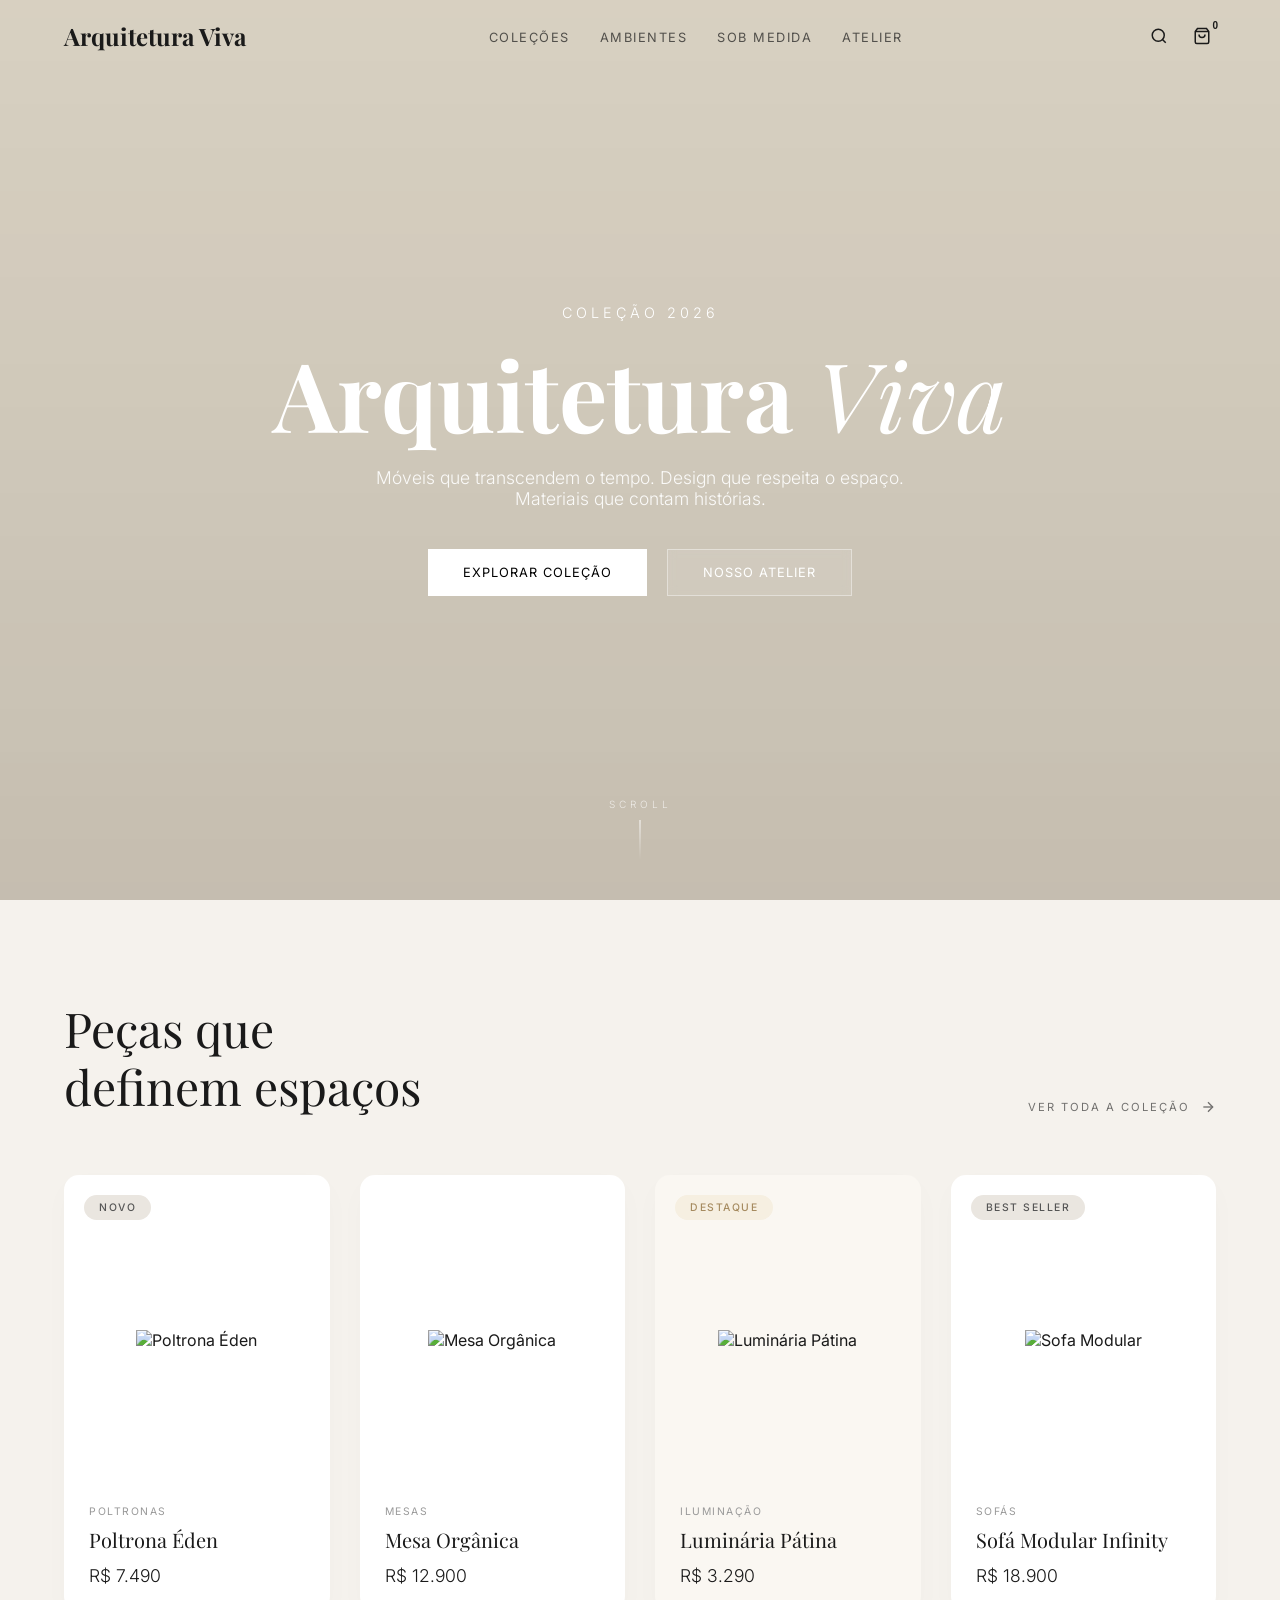
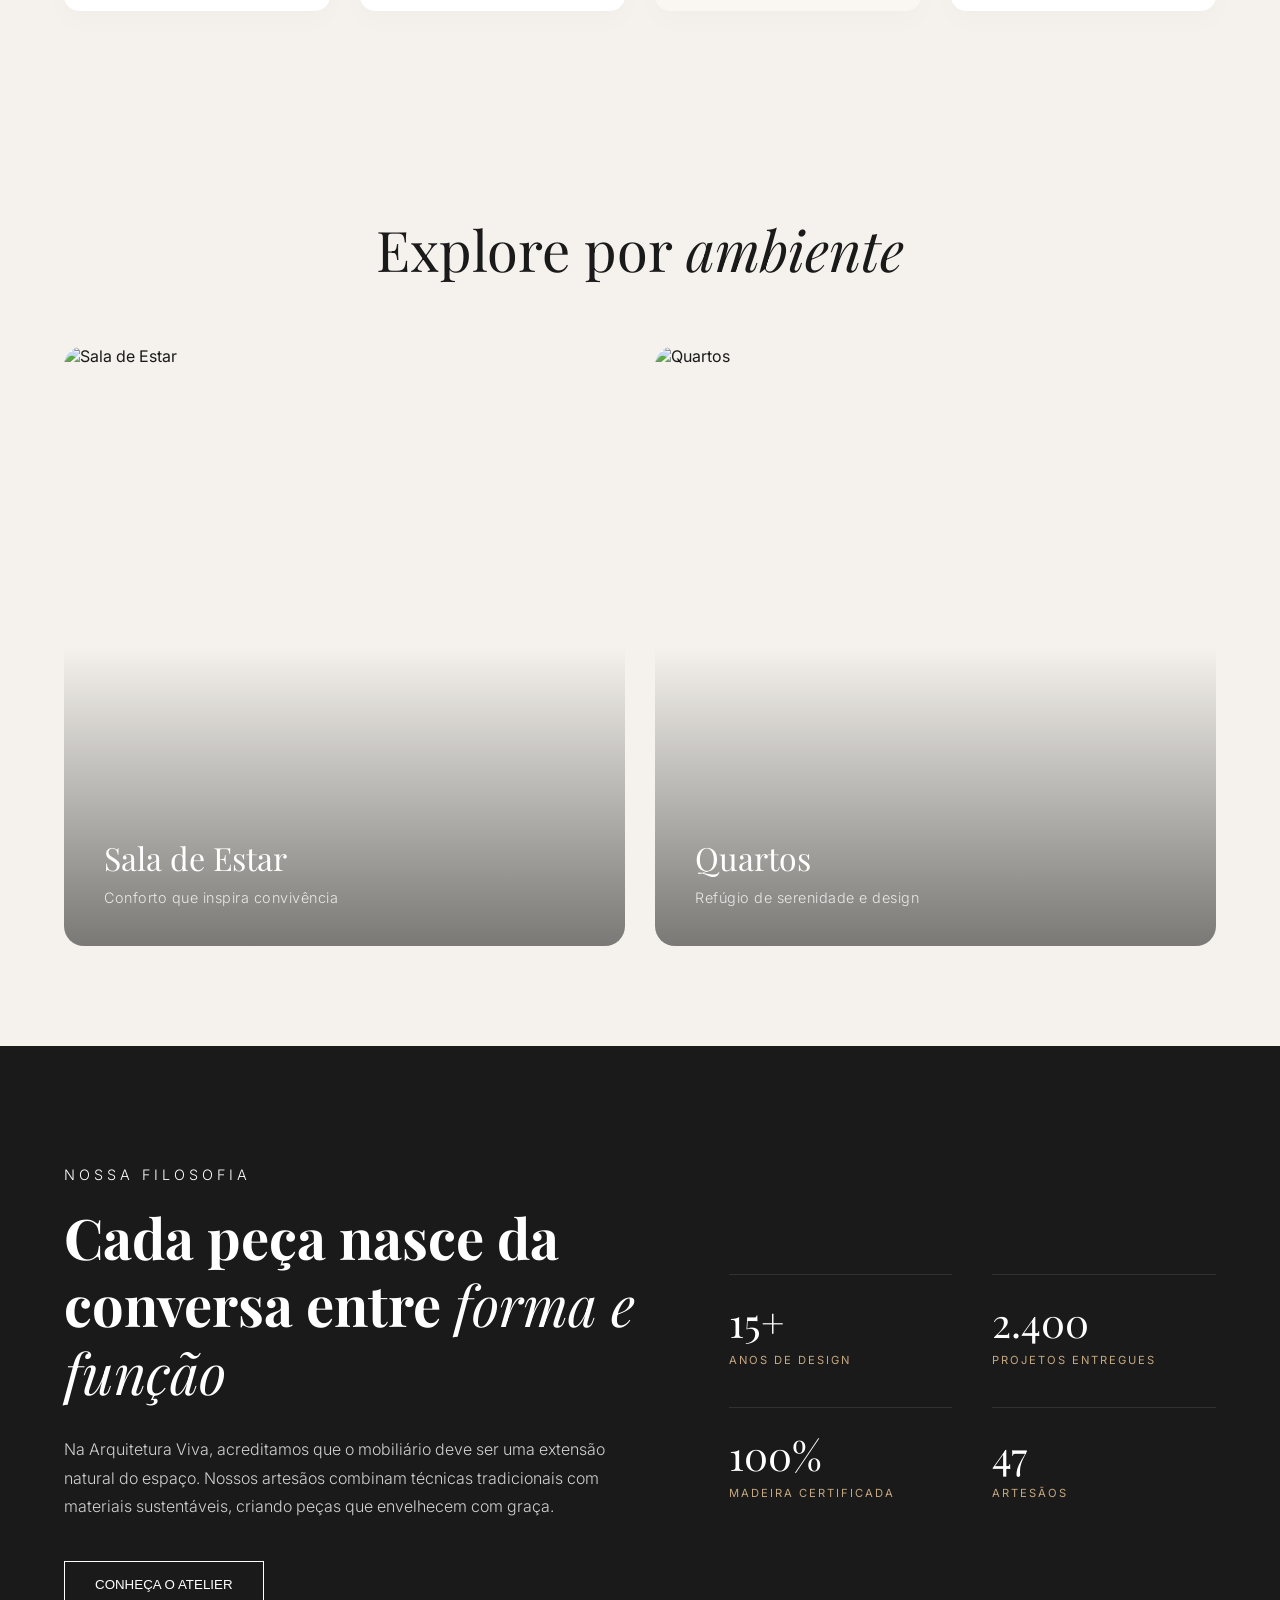
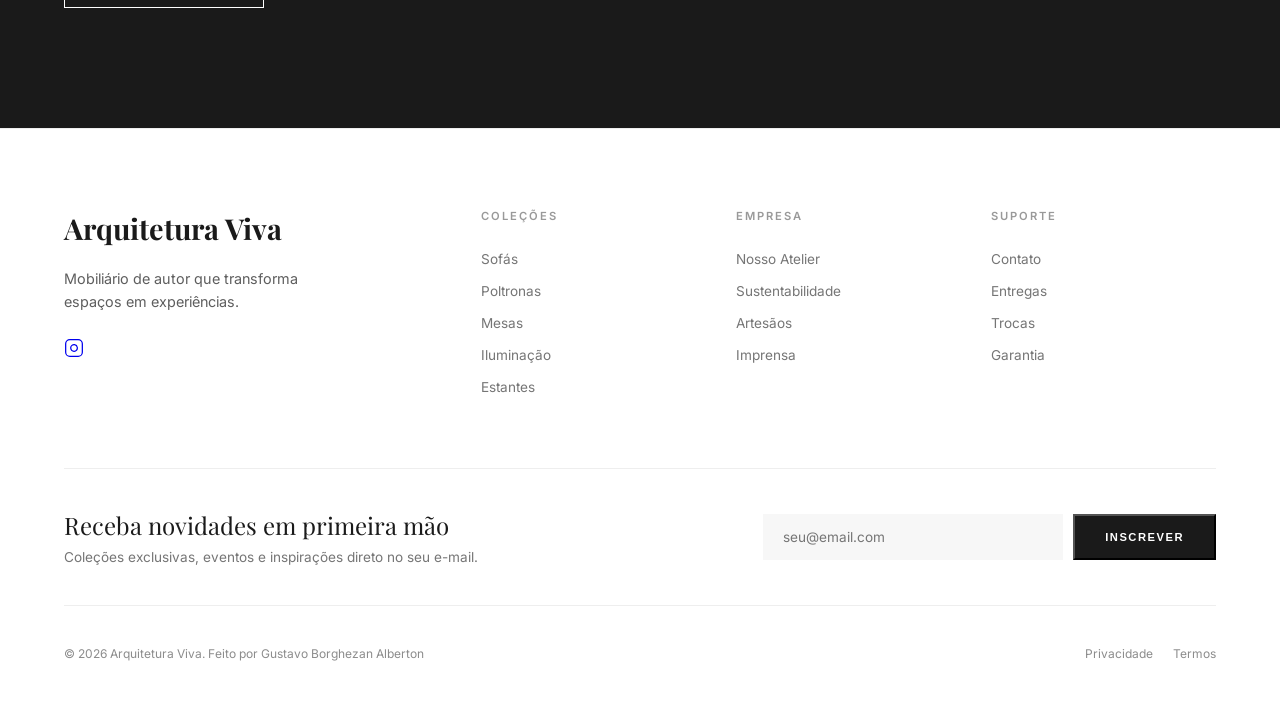
==== index.html @ 79028c5b "criando a pagina inicial" ====
<!DOCTYPE html>
<html lang="pt-br">
<head>
    <meta charset="UTF-8">
    <meta name="viewport" content="width=device-width, initial-scale=1.0">
    <title>Arquitetura Viva | Peças que definem espaços</title>
    <link rel="stylesheet" href="index.css">
    <link href="https://fonts.googleapis.com/css2?family=Playfair+Display:ital,wght@0,400;0,700;1,400&family=Inter:wght@300;400;500&display=swap" rel="stylesheet">
</head>
<body>

    <header class="navbar">
        <div class="logo">Arquitetura Viva</div>
        <nav>
            <ul class="nav-links">
                <li><a href="#">COLEÇÕES</a></li>
                <li><a href="#">AMBIENTES</a></li>
                <li><a href="#">SOB MEDIDA</a></li>
                <li><a href="#">ATELIER</a></li>
            </ul>
        </nav>
        <div class="nav-icons">
            <button class="icon-btn" aria-label="Pesquisar">
                <svg width="18" height="18" viewBox="0 0 24 24" fill="none" stroke="currentColor" stroke-width="2"><circle cx="11" cy="11" r="8"></circle><line x1="21" y1="21" x2="16.65" y2="16.65"></line></svg>
            </button>
            <button class="icon-btn" aria-label="Carrinho">
                <svg width="18" height="18" viewBox="0 0 24 24" fill="none" stroke="currentColor" stroke-width="2"><path d="M6 2L3 6v14a2 2 0 0 0 2 2h14a2 2 0 0 0 2-2V6l-3-4Z"></path><line x1="3" y1="6" x2="21" y2="6"></line><path d="M16 10a4 4 0 0 1-8 0"></path></svg>
                <span class="cart-count">0</span>
            </button>
        </div>
    </header>

    <main class="hero">
        <div class="hero-bg-wrapper">
            <div class="hero-bg"></div> </div>
        <div class="hero-content">
            <p class="subtitle">COLEÇÃO 2026</p>
            <h1 class="reveal-text">Arquitetura <i>Viva</i></h1>
            <p class="description">Móveis que transcendem o tempo. Design que respeita o espaço. Materiais que contam histórias.</p>
            <div class="hero-buttons">
                <button class="btn-primary">EXPLORAR COLEÇÃO</button>
                <button class="btn-secondary">NOSSO ATELIER</button>
            </div>
        </div>
        <div class="scroll-indicator">
            <span>SCROLL</span>
            <div class="line-down"></div>
        </div>
    </main>

    <section class="products-section js-reveal">
        <div class="container">
            <div class="products-header">
                <h2>Peças que<br>definem espaços</h2>
                <a href="#" class="view-all">VER TODA A COLEÇÃO 
                    <svg class="arrow" width="16" height="16" viewBox="0 0 24 24" fill="none" stroke="currentColor" stroke-width="2"><line x1="5" y1="12" x2="19" y2="12"></line><polyline points="12 5 19 12 12 19"></polyline></svg>
                </a>
            </div>

            <div class="products-grid">
                <div class="product-card js-product-reveal">
                    <span class="product-badge">NOVO</span>
                    <div class="product-image">
                        <img src="https://images.unsplash.com/photo-1592078615290-033ee584e267?auto=format&fit=crop&w=500&q=80" alt="Poltrona Éden">
                    </div>
                    <div class="product-details">
                        <p class="product-category">POLTRONAS</p>
                        <h3 class="product-title">Poltrona Éden</h3>
                        <p class="product-price">R$ 7.490</p>
                    </div>
                </div>

                <div class="product-card js-product-reveal">
                    <div class="product-image">
                        <img src="https://images.unsplash.com/photo-1618220179428-22790b461013?auto=format&fit=crop&w=500&q=80" alt="Mesa Orgânica">
                    </div>
                    <div class="product-details">
                        <p class="product-category">MESAS</p>
                        <h3 class="product-title">Mesa Orgânica</h3>
                        <p class="product-price">R$ 12.900</p>
                    </div>
                </div>

                <div class="product-card js-product-reveal highlight">
                    <span class="product-badge accent">DESTAQUE</span>
                    <div class="product-image">
                        <img src="https://images.pexels.com/photos/1571470/pexels-photo-1571470.jpeg?auto=compress&cs=tinysrgb&w=500" alt="Luminária Pátina" loading="lazy" class="image-fade-in">
                    </div>
                    <div class="product-details">
                        <p class="product-category">ILUMINAÇÃO</p>
                        <h3 class="product-title">Luminária Pátina</h3>
                        <p class="product-price">R$ 3.290</p>
                    </div>
                </div>

                <div class="product-card js-product-reveal">
                    <span class="product-badge">BEST SELLER</span>
                    <div class="product-image">
                        <img src="https://images.unsplash.com/photo-1567016432779-094069958ea5?auto=format&fit=crop&w=500&q=80" alt="Sofa Modular">
                    </div>
                    <div class="product-details">
                        <p class="product-category">SOFÁS</p>
                        <h3 class="product-title">Sofá Modular Infinity</h3>
                        <p class="product-price">R$ 18.900</p>
                    </div>
                </div>
            </div>
        </div>
    </section>

    <section class="environments-section js-reveal">
        <div class="container">
            <div class="section-title-center">
                <h2>Explore por <i>ambiente</i></h2>
            </div>

            <div class="environments-grid">
                <div class="env-card">
                    <div class="env-image-wrapper">
                        <img src="https://images.unsplash.com/photo-1600210492486-724fe5c67fb0?auto=format&fit=crop&w=800&q=80" alt="Sala de Estar">
                        <div class="env-overlay"></div>
                    </div>
                    <div class="env-content">
                        <h3>Sala de Estar</h3>
                        <p>Conforto que inspira convivência</p>
                    </div>
                </div>

                <div class="env-card">
                    <div class="env-image-wrapper">
                        <img src="https://images.unsplash.com/photo-1616594039964-ae9021a400a0?auto=format&fit=crop&w=800&q=80" alt="Quartos">
                        <div class="env-overlay"></div>
                    </div>
                    <div class="env-content">
                        <h3>Quartos</h3>
                        <p>Refúgio de serenidade e design</p>
                    </div>
                </div>
            </div>
        </div>
    </section>

    <section class="philosophy-section js-reveal">
        <div class="scrolling-text-container">
            <div class="scrolling-text">
                <span>Design • Artesanato • Natureza • Design • Artesanato • Natureza • Design • Artesanato • Natureza • Design • Artesanato • Natureza</span>
            </div>
        </div>

        <div class="container philosophy-grid">
            <div class="philosophy-content">
                <p class="subtitle">NOSSA FILOSOFIA</p>
                <h2>Cada peça nasce da conversa entre <i>forma e função</i></h2>
                <p class="description-text">
                    Na Arquitetura Viva, acreditamos que o mobiliário deve ser uma extensão natural do espaço. 
                    Nossos artesãos combinam técnicas tradicionais com materiais sustentáveis, criando peças 
                    que envelhecem com graça.
                </p>
                <button class="btn-outline">CONHEÇA O ATELIER</button>
            </div>

            <div class="philosophy-stats">
                <div class="stat-item">
                    <span class="stat-number">15+</span>
                    <span class="stat-label">ANOS DE DESIGN</span>
                </div>
                <div class="stat-item">
                    <span class="stat-number">2.400</span>
                    <span class="stat-label">PROJETOS ENTREGUES</span>
                </div>
                <div class="stat-item">
                    <span class="stat-number">100%</span>
                    <span class="stat-label">MADEIRA CERTIFICADA</span>
                </div>
                <div class="stat-item">
                    <span class="stat-number">47</span>
                    <span class="stat-label">ARTESÃOS</span>
                </div>
            </div>
        </div>
    </section>

    <footer class="main-footer">
        <div class="container">
            <div class="footer-top">
                <div class="footer-brand">
                    <h2 class="logo">Arquitetura Viva</h2>
                    <p>Mobiliário de autor que transforma espaços em experiências.</p>
                    <div class="social-links">
                        <a href="#" aria-label="Instagram">
                            <svg width="20" height="20" viewBox="0 0 24 24" fill="none" stroke="currentColor" stroke-width="1.5"><rect x="2" y="2" width="20" height="20" rx="5" ry="5"></rect><path d="M16 11.37A4 4 0 1 1 12.63 8 4 4 0 0 1 16 11.37z"></path><line x1="17.5" y1="6.5" x2="17.51" y2="6.5"></line></svg>
                        </a>
                    </div>
                </div>

                <div class="footer-nav">
                    <div class="footer-column">
                        <h4>COLEÇÕES</h4>
                        <ul>
                            <li><a href="#">Sofás</a></li>
                            <li><a href="#">Poltronas</a></li>
                            <li><a href="#">Mesas</a></li>
                            <li><a href="#">Iluminação</a></li>
                            <li><a href="#">Estantes</a></li>
                        </ul>
                    </div>
                    <div class="footer-column">
                        <h4>EMPRESA</h4>
                        <ul>
                            <li><a href="#">Nosso Atelier</a></li>
                            <li><a href="#">Sustentabilidade</a></li>
                            <li><a href="#">Artesãos</a></li>
                            <li><a href="#">Imprensa</a></li>
                        </ul>
                    </div>
                    <div class="footer-column">
                        <h4>SUPORTE</h4>
                        <ul>
                            <li><a href="#">Contato</a></li>
                            <li><a href="#">Entregas</a></li>
                            <li><a href="#">Trocas</a></li>
                            <li><a href="#">Garantia</a></li>
                        </ul>
                    </div>
                </div>
            </div>

            <div class="footer-newsletter">
                <div class="newsletter-text">
                    <h3>Receba novidades em primeira mão</h3>
                    <p>Coleções exclusivas, eventos e inspirações direto no seu e-mail.</p>
                </div>
                <form class="newsletter-form">
                    <input type="email" placeholder="seu@email.com" required>
                    <button type="submit">INSCREVER</button>
                </form>
            </div>

            <div class="footer-bottom">
                <p>&copy; 2026 Arquitetura Viva. Feito por Gustavo Borghezan Alberton</p>
                <div class="footer-legal">
                    <a href="#">Privacidade</a>
                    <a href="#">Termos</a>
                </div>
            </div>
        </div>
    </footer>

    <script src="index.js"></script>
</body>
</html>
---- index.css ----
:root {
    --bg-color: #f5f2ed; /* Cor de fundo principal mais quente */
    --bg-hero: #dcd0b9;  /* Cor secundária do hero */
    --text-dark: #1a1a1a;
    --text-light: #ffffff;
    --accent: #c5a880; /* Dourado suave */
    --accent-dark: #a68b60;
    --badge-bg: #eae6e0; /* Fundo cinza suave para tags */
    --transition-slow: all 0.8s cubic-bezier(0.2, 1, 0.3, 1);
    --transition-fast: all 0.3s ease;
}

/* Reset e Estrutura Básica */
* { margin: 0; padding: 0; box-sizing: border-box; }
body { font-family: 'Inter', sans-serif; background-color: var(--bg-color); color: var(--text-dark); overflow-x: hidden; }
.container { max-width: 1400px; margin: 0 auto; padding: 0 5%; }

/* Navbar (Ajustada para o novo fundo) */
.navbar {
    display: flex; justify-content: space-between; align-items: center;
    padding: 20px 5%; position: fixed; width: 100%; z-index: 1000;
    transition: var(--transition-slow);
}

.logo { font-family: 'Playfair Display', serif; font-size: 1.5rem; font-weight: bold; color: var(--text-dark); }
.nav-links { display: flex; list-style: none; gap: 30px; }
.nav-links a { text-decoration: none; color: var(--text-dark); font-size: 0.8rem; letter-spacing: 1.5px; opacity: 0.7; transition: var(--transition-fast); }
.nav-links a:hover { opacity: 1; color: var(--accent-dark); }
.nav-icons { display: flex; gap: 15px; color: var(--text-dark); }

.icon-btn { background: none; border: none; cursor: pointer; color: inherit; padding: 5px; display: inline-flex; align-items: center; position: relative; transition: var(--transition-fast); }
.icon-btn:hover { opacity: 0.6; }
.cart-count { font-size: 10px; position: absolute; top: -2px; right: -2px; font-weight: bold; }

/* ========================================================== */
/* SECTION 1: HERO (Com Paralaxe)                           */
/* ========================================================== */
/* ========================================================== */
/* SECTION 1: HERO (Com Paralaxe - CORREÇÃO DE FUNDO)       */
/* ========================================================== */
.hero { 
    height: 100vh; 
    width: 100%; 
    display: flex; 
    align-items: center; 
    justify-content: center; 
    text-align: center; 
    color: var(--text-light); 
    position: relative; 
    overflow: hidden; 
    /* IMPORTANTE: Removi a cor de fundo sólida daqui para ela não tapar a imagem */
    /* background-color: var(--bg-hero); */ /* Fallback removido */
}

/* Wrapper para o fundo paralaxe */
.hero-bg-wrapper { 
    position: absolute; 
    top: 0; 
    left: 0; 
    width: 100%; 
    height: 100%; 
    z-index: -1; /* Garante que fique atrás do conteúdo */
    /* NOVA REGRA: Fallback de cor movido para cá, mas com transparência */
    background-color: rgba(220, 208, 185, 0.6); /* Cor base mais suave */
}

.hero-bg {
    width: 100%; 
    height: 120%; /* Imagem maior que o container para mover */
    /* NOVA REGRA: Melhorando o gradiente para não escurecer muito a imagem */
    background: linear-gradient(rgba(0,0,0,0.05), rgba(0,0,0,0.15)), 
                url('https://images.unsplash.com/photo-1618221195710-dd6b41faaea6?auto=format&fit=crop&w=1920&q=80');
    background-size: cover; 
    background-position: center;
    position: absolute; 
    top: -10%; /* Começa deslocada para cima */
    will-change: transform; /* Otimização de performance */
    z-index: -2; /* Garante que fique atrás do gradiente de fallback */
}

.hero-content { max-width: 800px; padding: 20px; z-index: 10; }
.subtitle { letter-spacing: 4px; font-size: 0.9rem; margin-bottom: 20px; font-weight: 300; }
.hero h1 { font-family: 'Playfair Display', serif; font-size: clamp(3rem, 8vw, 6rem); margin-bottom: 20px; line-height: 1.1; color: var(--text-light); }
.hero h1 i { font-family: 'Playfair Display', serif; font-style: italic; font-weight: 400; }
.description { font-size: 1.1rem; margin-bottom: 40px; font-weight: 300; max-width: 600px; margin-left: auto; margin-right: auto; opacity: 0.9; }

/* Botões */
.hero-buttons { display: flex; gap: 20px; justify-content: center; }
.btn-primary, .btn-secondary { padding: 15px 35px; border: none; cursor: pointer; font-family: 'Inter', sans-serif; font-size: 0.8rem; letter-spacing: 1px; transition: var(--transition-slow); }
.btn-primary { background: white; color: black; }
.btn-primary:hover { background: var(--accent); color: white; transform: translateY(-3px); }
.btn-secondary { background: rgba(255, 255, 255, 0.1); color: white; border: 1px solid rgba(255,255,255,0.4); backdrop-filter: blur(5px); }
.btn-secondary:hover { background: white; color: black; }

/* Indicador de Scroll */
.scroll-indicator { position: absolute; bottom: 40px; left: 50%; transform: translateX(-50%); display: flex; flex-direction: column; align-items: center; gap: 10px; z-index: 10; }
.scroll-indicator span { font-size: 10px; letter-spacing: 4px; font-weight: 300; opacity: 0.7; }
.line-down { width: 1px; height: 40px; background: linear-gradient(to bottom, white, transparent); animation: scrollLine 2s infinite; }

@keyframes scrollLine {
    0% { transform: scaleY(0); transform-origin: top; }
    50% { transform: scaleY(1); transform-origin: top; }
    51% { transform: scaleY(1); transform-origin: bottom; }
    100% { transform: scaleY(0); transform-origin: bottom; }
}

/* ========================================================== */
/* SECTION 2: PRODUTOS (Nova Section)                      */
/* ========================================================== */
.products-section { padding: 100px 0; background-color: var(--bg-color); }

.products-header { display: flex; justify-content: space-between; align-items: flex-end; margin-bottom: 60px; }
.products-header h2 { font-family: 'Playfair Display', serif; font-size: 3rem; font-weight: 400; line-height: 1.2; }
.products-header h2 i { font-style: italic; }

.view-all { font-size: 0.7rem; letter-spacing: 2px; text-decoration: none; color: var(--text-dark); opacity: 0.6; display: flex; align-items: center; gap: 10px; transition: var(--transition-fast); }
.view-all:hover { opacity: 1; color: var(--accent-dark); }
.view-all .arrow { transition: transform 0.3s ease; }
.view-all:hover .arrow { transform: translateX(5px); }

/* Grade de Produtos */
.products-grid { display: grid; grid-template-columns: repeat(4, 1fr); gap: 30px; }

/* Card do Produto */
.product-card { background: white; border-radius: 15px; padding: 25px; position: relative; text-align: left; transition: var(--transition-slow); box-shadow: 0 10px 30px rgba(0,0,0,0.02); overflow: hidden; /* Importante para hover */ }

/* Efeito de Hover no Card (Sombra e Levantar) */
.product-card:hover { transform: translateY(-10px); box-shadow: 0 20px 40px rgba(0,0,0,0.06); }

/* Bagdes (Tags) */
.product-badge { position: absolute; top: 20px; left: 20px; background-color: var(--badge-bg); color: #555; padding: 6px 15px; font-size: 0.65rem; letter-spacing: 1.5px; font-weight: 500; border-radius: 20px; z-index: 5; }
.product-badge.accent { background-color: #f6efe1; color: var(--accent-dark); }

/* Container da Imagem */
.product-image { width: 100%; height: 280px; display: flex; align-items: center; justify-content: center; margin-bottom: 25px; overflow: hidden; }
.product-image img { max-width: 100%; max-height: 100%; object-fit: contain; transition: var(--transition-slow); }

/* Efeito de Hover na Imagem (Zoom sutil) */
.product-card:hover .product-image img { transform: scale(1.05); }

/* Detalhes do Produto */
.product-category { font-size: 0.65rem; color: #999; letter-spacing: 1.5px; margin-bottom: 8px; text-transform: uppercase; }
.product-title { font-family: 'Playfair Display', serif; font-size: 1.25rem; font-weight: 400; color: var(--text-dark); margin-bottom: 12px; }
.product-price { font-size: 1.1rem; font-weight: 300; color: var(--text-dark); }

/* Card em Destaque (Estilo opcional diferente) */
.product-card.highlight { background-color: #faf7f2; }

/* ========================================================== */
/* ANIMAÇÕES DE ENTRADA (JavaScript ativa)                  */
/* ========================================================== */
.js-reveal, .js-product-reveal {
    opacity: 0;
    transform: translateY(30px);
    transition: var(--transition-slow);
}

.reveal-active {
    opacity: 1;
    transform: translateY(0);
}

/* ========================================================== */
/* SECTION 3: AMBIENTES (Explore por ambiente)              */
/* ========================================================== */
.environments-section {
    padding: 100px 0;
    background-color: var(--bg-color);
}

.section-title-center {
    text-align: center;
    margin-bottom: 60px;
}

.section-title-center h2 {
    font-family: 'Playfair Display', serif;
    font-size: 3.5rem;
    font-weight: 400;
}

.section-title-center h2 i {
    font-style: italic;
}

/* Grid com 2 colunas */
.environments-grid {
    display: grid;
    grid-template-columns: 1fr 1fr;
    gap: 30px;
}

.env-card {
    position: relative;
    border-radius: 20px;
    overflow: hidden; /* Corta a imagem quando ela der zoom */
    height: 600px;
    cursor: pointer;
}

/* Wrapper para controlar o zoom */
.env-image-wrapper {
    width: 100%;
    height: 100%;
    position: relative;
}

.env-image-wrapper img {
    width: 100%;
    height: 100%;
    object-fit: cover;
    transition: transform 1.2s cubic-bezier(0.2, 1, 0.3, 1); /* Zoom suave e lento */
}

/* Overlay para escurecer levemente no hover */
.env-overlay {
    position: absolute;
    top: 0;
    left: 0;
    width: 100%;
    height: 100%;
    background: linear-gradient(to top, rgba(0,0,0,0.5) 0%, transparent 50%);
    transition: background 0.5s ease;
    z-index: 1;
}

/* Efeito de HOVER */
.env-card:hover .env-image-wrapper img {
    transform: scale(1.1); /* O zoom que você pediu */
}

.env-card:hover .env-overlay {
    background: linear-gradient(to top, rgba(0,0,0,0.7) 0%, rgba(0,0,0,0.2) 100%);
}

/* Texto sobre a imagem */
.env-content {
    position: absolute;
    bottom: 40px;
    left: 40px;
    color: white;
    z-index: 2;
}

.env-content h3 {
    font-family: 'Playfair Display', serif;
    font-size: 2rem;
    margin-bottom: 10px;
    font-weight: 400;
}

.env-content p {
    font-size: 0.9rem;
    opacity: 0.8;
    font-weight: 300;
    letter-spacing: 0.5px;
}

/* ========================================================== */
/* SECTION 4: FILOSOFIA (Dark Section)                      */
/* ========================================================== */
.philosophy-section {
    background-color: #1a1a1a; /* Fundo escuro conforme a imagem */
    color: var(--text-light);
    padding: 120px 0;
    position: relative;
    overflow: hidden;
}

.scrolling-text-container {
    position: absolute;
    top: 50px;
    left: 0;
    width: 100%;
    opacity: 0.05;
    pointer-events: none;
    white-space: nowrap;
    display: flex;
    justify-content: center; /* Centraliza o texto inicialmente */
}

.scrolling-text {
    font-family: 'Playfair Display', serif;
    font-size: 12vw;
    font-weight: 700;
    text-transform: uppercase;
    display: inline-block;
    will-change: transform;
    /* Começa deslocado um pouco para a esquerda para ter margem de movimento */
    transform: translateX(-20%); 
}
/* Grid de Conteúdo */
.philosophy-grid {
    display: grid;
    grid-template-columns: 1.2fr 1fr;
    gap: 80px;
    position: relative;
    z-index: 2;
}

.philosophy-content h2 {
    font-family: 'Playfair Display', serif;
    font-size: 3.5rem;
    line-height: 1.2;
    margin: 20px 0 30px;
}

.philosophy-content h2 i { font-style: italic; font-weight: 400; }

.description-text {
    font-weight: 300;
    line-height: 1.8;
    margin-bottom: 40px;
    opacity: 0.8;
}

/* Estatísticas */
.philosophy-stats {
    display: grid;
    grid-template-columns: 1fr 1fr;
    gap: 40px;
    align-content: center;
}

.stat-item {
    display: flex;
    flex-direction: column;
    border-top: 1px solid rgba(255,255,255,0.1);
    padding-top: 20px;
}

.stat-number {
    font-family: 'Playfair Display', serif;
    font-size: 2.5rem;
    color: var(--text-light);
}

.stat-label {
    font-size: 0.7rem;
    letter-spacing: 2px;
    color: var(--accent);
    margin-top: 5px;
}

/* Botão Outline */
.btn-outline {
    background: transparent;
    border: 1px solid var(--text-light);
    color: var(--text-light);
    padding: 15px 30px;
    cursor: pointer;
    transition: var(--transition-fast);
}

.btn-outline:hover {
    background: var(--text-light);
    color: #1a1a1a;
}

/* ========================================================== */
/* FOOTER                                                   */
/* ========================================================== */
.main-footer {
    padding: 80px 0 40px;
    background-color: #ffffff; /* Fundo branco conforme imagem */
    border-top: 1px solid #eee;
    color: var(--text-dark);
}

.footer-top {
    display: grid;
    grid-template-columns: 1fr 2fr;
    gap: 50px;
    margin-bottom: 60px;
}

.footer-brand .logo {
    margin-bottom: 20px;
    font-size: 1.8rem;
}

.footer-brand p {
    max-width: 280px;
    font-size: 0.9rem;
    line-height: 1.6;
    opacity: 0.7;
    margin-bottom: 25px;
}

.footer-nav {
    display: grid;
    grid-template-columns: repeat(3, 1fr);
    gap: 30px;
}

.footer-column h4 {
    font-size: 0.7rem;
    letter-spacing: 2px;
    margin-bottom: 25px;
    font-weight: 600;
    color: #999;
}

.footer-column ul {
    list-style: none;
}

.footer-column ul li {
    margin-bottom: 12px;
}

.footer-column ul li a {
    text-decoration: none;
    color: var(--text-dark);
    font-size: 0.85rem;
    opacity: 0.6;
    transition: var(--transition-fast);
}

.footer-column ul li a:hover {
    opacity: 1;
    color: var(--accent-dark);
}

/* Newsletter Section */
.footer-newsletter {
    display: flex;
    justify-content: space-between;
    align-items: center;
    padding: 40px 0;
    border-top: 1px solid #eee;
    border-bottom: 1px solid #eee;
    margin-bottom: 40px;
}

.newsletter-text h3 {
    font-family: 'Playfair Display', serif;
    font-size: 1.5rem;
    margin-bottom: 8px;
    font-weight: 400;
}

.newsletter-text p {
    font-size: 0.85rem;
    opacity: 0.6;
}

.newsletter-form {
    display: flex;
    gap: 10px;
}

.newsletter-form input {
    padding: 15px 20px;
    width: 300px;
    border: none;
    background-color: #f7f7f7;
    font-family: inherit;
    font-size: 0.85rem;
    outline: none;
}

.newsletter-form button {
    background-color: #1a1a1a;
    color: white;
    padding: 0 30px;
    font-size: 0.7rem;
    letter-spacing: 1.5px;
    font-weight: 600;
    cursor: pointer;
    transition: var(--transition-fast);
}

.newsletter-form button:hover {
    background-color: var(--accent-dark);
}

/* Footer Bottom */
.footer-bottom {
    display: flex;
    justify-content: space-between;
    align-items: center;
    font-size: 0.75rem;
    opacity: 0.5;
}

.footer-legal {
    display: flex;
    gap: 20px;
}

.footer-legal a {
    color: inherit;
    text-decoration: none;
}

/* Responsividade Básica */
@media (max-width: 992px) {
    .footer-top, .footer-newsletter {
        flex-direction: column;
        align-items: flex-start;
        grid-template-columns: 1fr;
        gap: 40px;
    }
    .newsletter-form {
        width: 100%;
    }
    .newsletter-form input {
        width: 100%;
    }
}
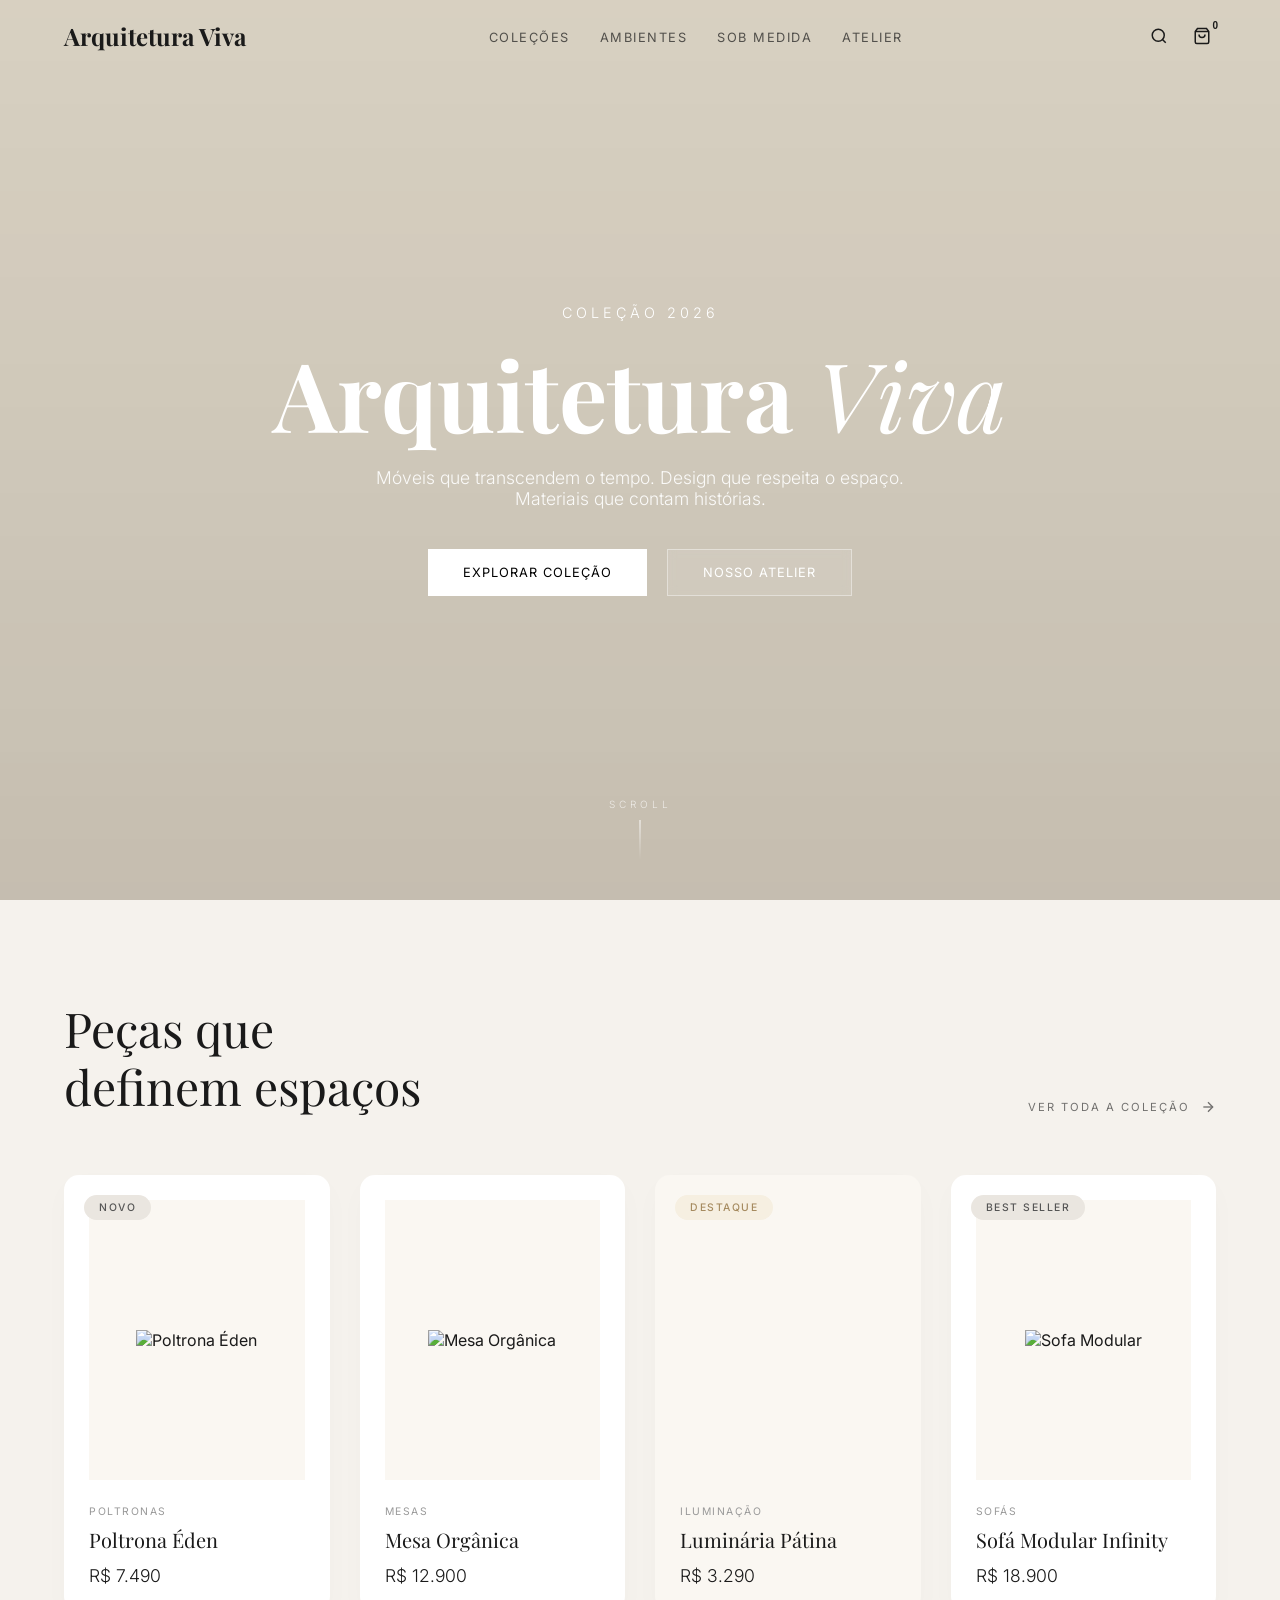
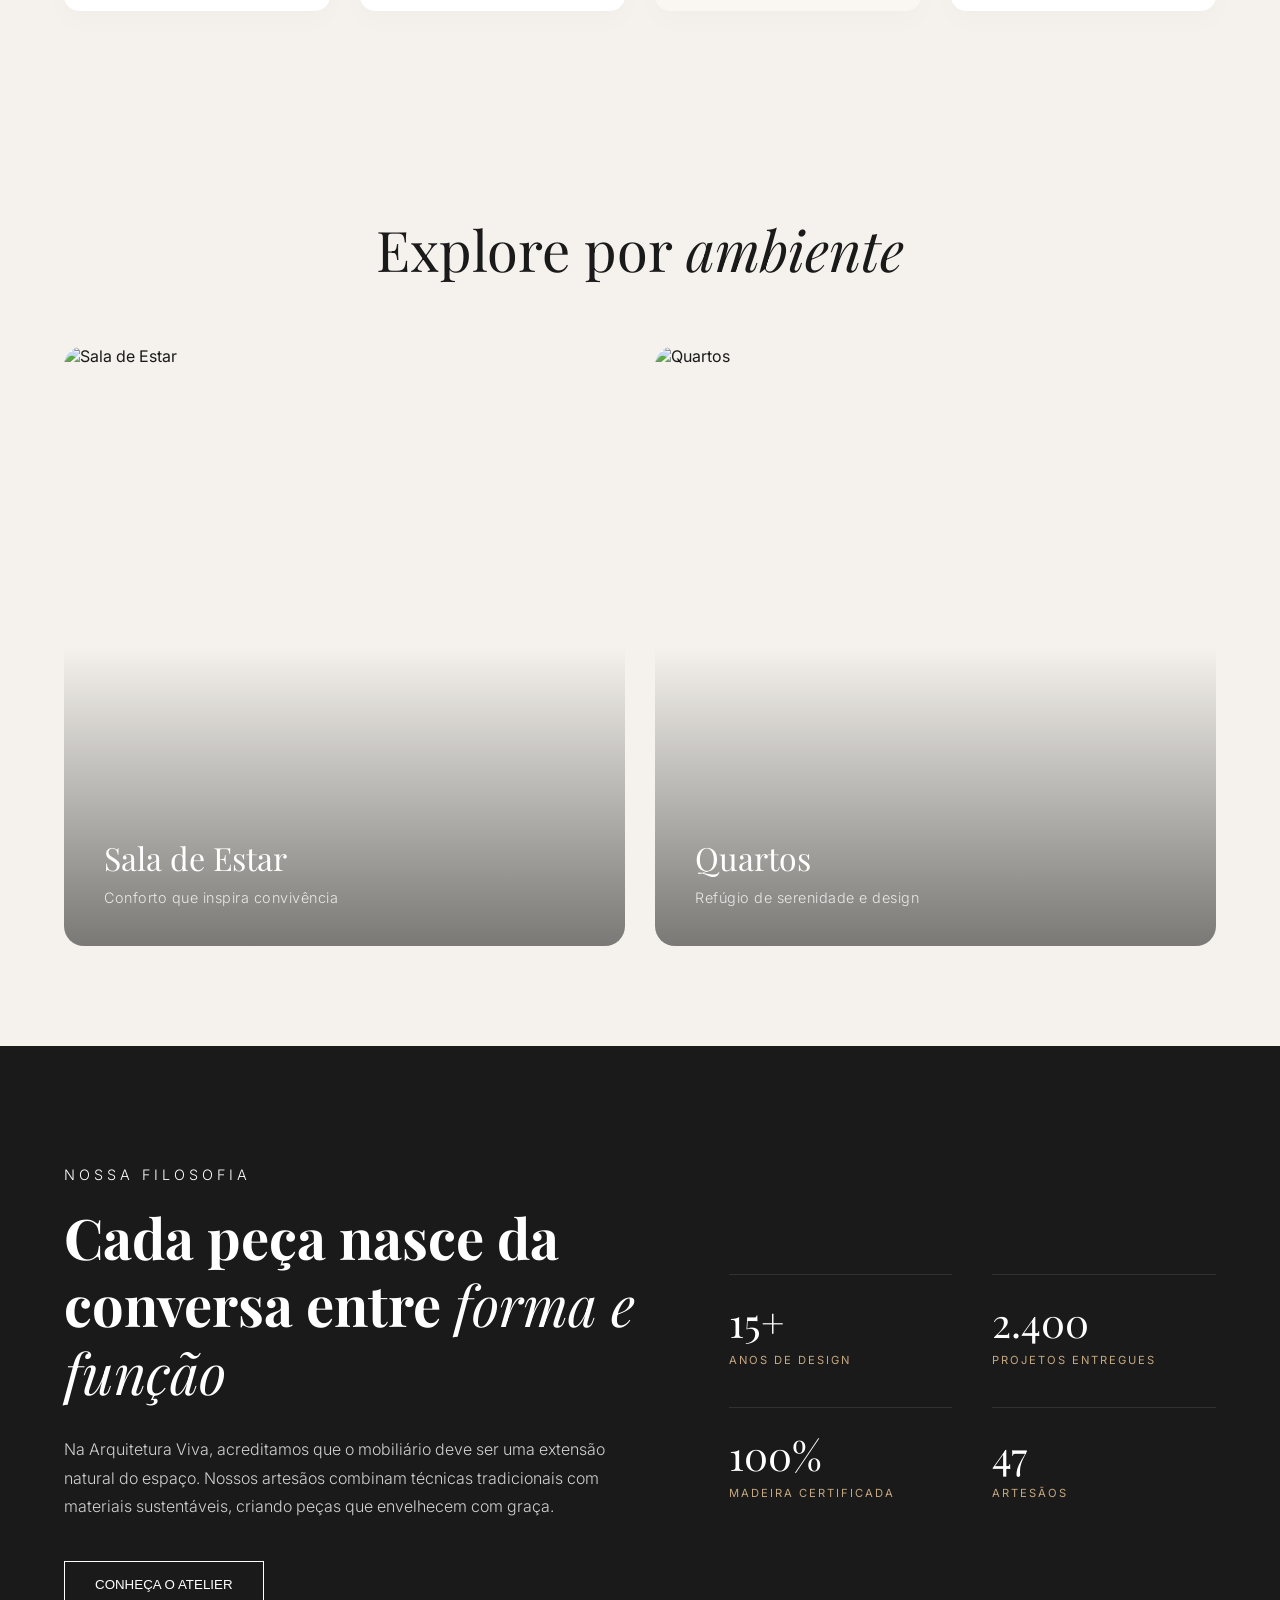
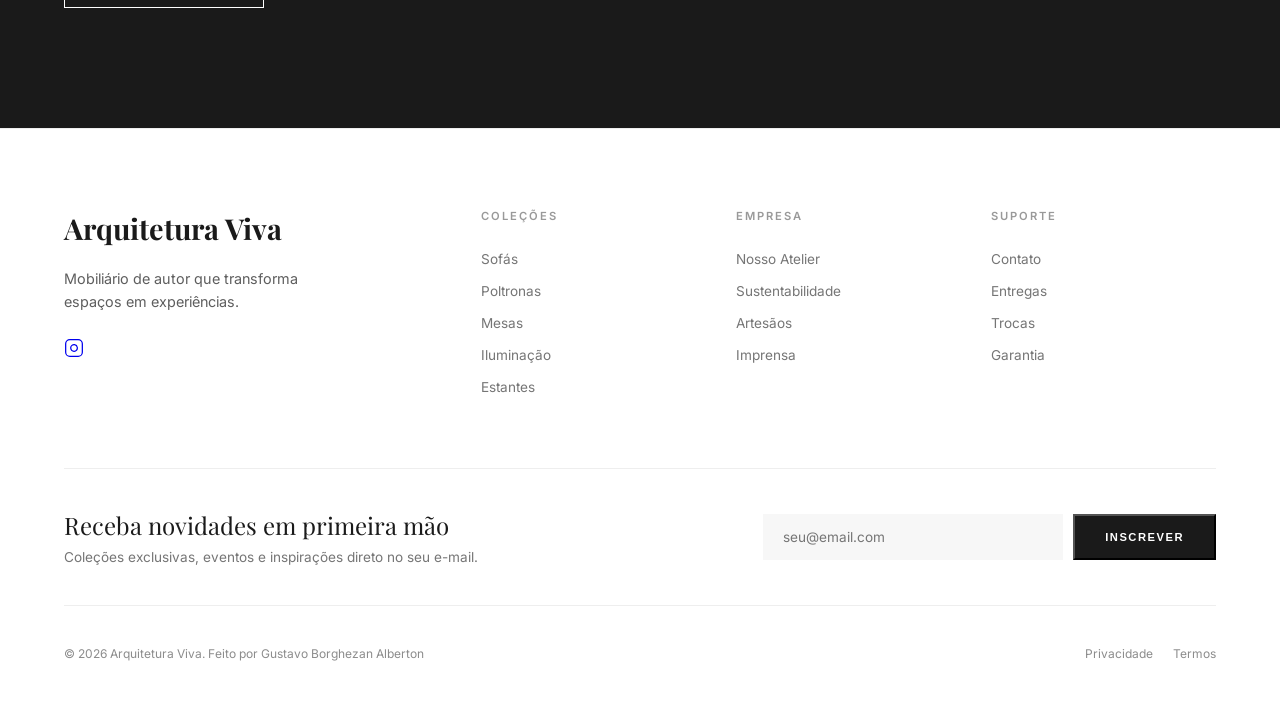
==== commit 8491d4fc: "arrumando tudooo" ====
--- a/index.html
+++ b/index.html
@@ -13,7 +13,7 @@
         <div class="logo">Arquitetura Viva</div>
         <nav>
             <ul class="nav-links">
-                <li><a href="#">COLEÇÕES</a></li>
+                <li><a href="colecao.html">COLEÇÕES</a></li>
                 <li><a href="#">AMBIENTES</a></li>
                 <li><a href="#">SOB MEDIDA</a></li>
                 <li><a href="#">ATELIER</a></li>
--- a/index.css
+++ b/index.css
@@ -161,6 +161,35 @@
 }
 
 /* ========================================================== */
+/* CORREÇÃO E NOVO EFEITO DE ENTRADA DE IMAGEM              */
+/* ========================================================== */
+
+/* Começa com opacidade 0 */
+.image-fade-in {
+    opacity: 0;
+    transition: opacity 1s ease-in-out;
+    will-change: opacity;
+}
+
+/* Quando carregada, o JavaScript adiciona esta classe */
+.image-loaded {
+    opacity: 1 !important; /* Garante que ela apareça */
+}
+
+/* Melhoria no container da imagem para garantir que a imagem não 'pule' ao carregar */
+.product-image {
+    width: 100%;
+    height: 280px;
+    display: flex;
+    align-items: center;
+    justify-content: center;
+    margin-bottom: 25px;
+    overflow: hidden;
+    position: relative; /* Adicionado para efeito extra */
+    background-color: #faf7f2; /* Fallback sutil enquanto carrega */
+}
+
+/* ========================================================== */
 /* SECTION 3: AMBIENTES (Explore por ambiente)              */
 /* ========================================================== */
 .environments-section {
@@ -267,6 +296,7 @@
     overflow: hidden;
 }
 
+/* Texto que se move no fundo */
 .scrolling-text-container {
     position: absolute;
     top: 50px;
@@ -289,6 +319,7 @@
     /* Começa deslocado um pouco para a esquerda para ter margem de movimento */
     transform: translateX(-20%); 
 }
+
 /* Grid de Conteúdo */
 .philosophy-grid {
     display: grid;
@@ -508,5 +539,4 @@
     .newsletter-form input {
         width: 100%;
     }
-}
-
+}
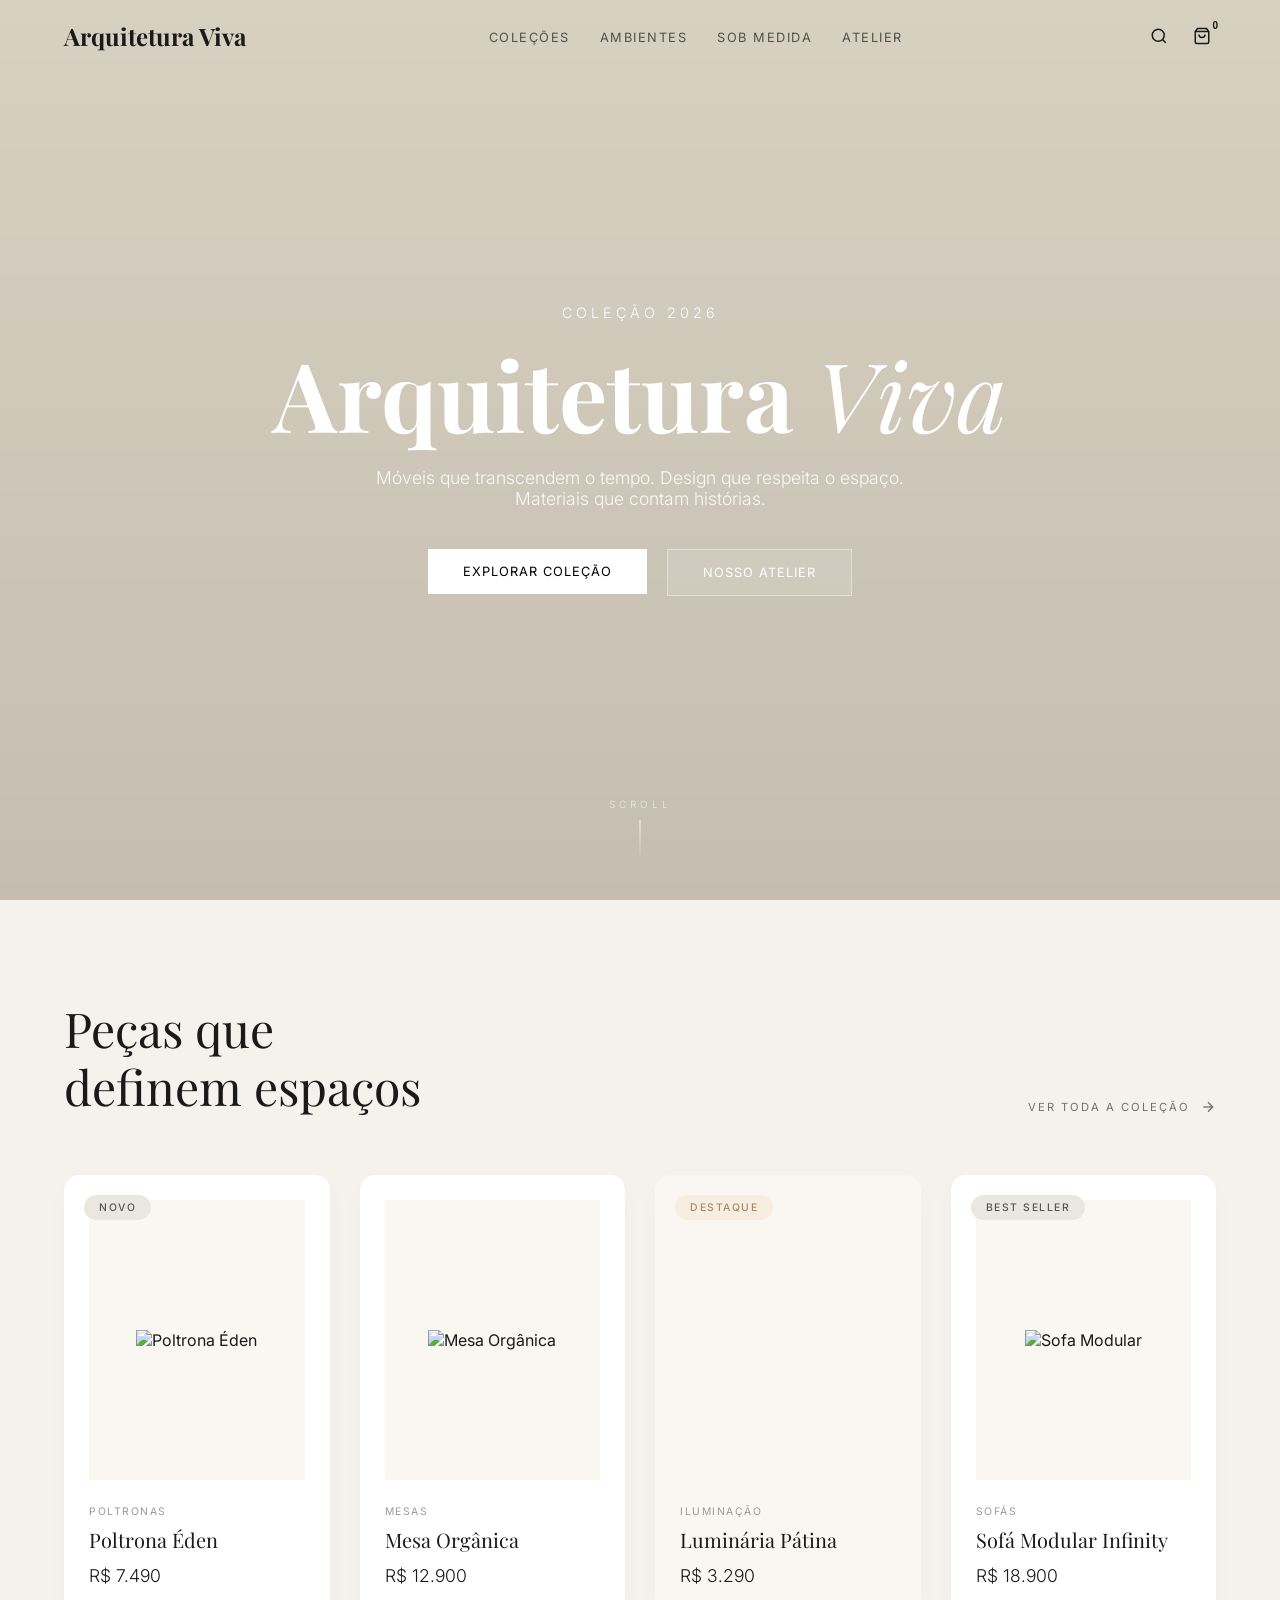
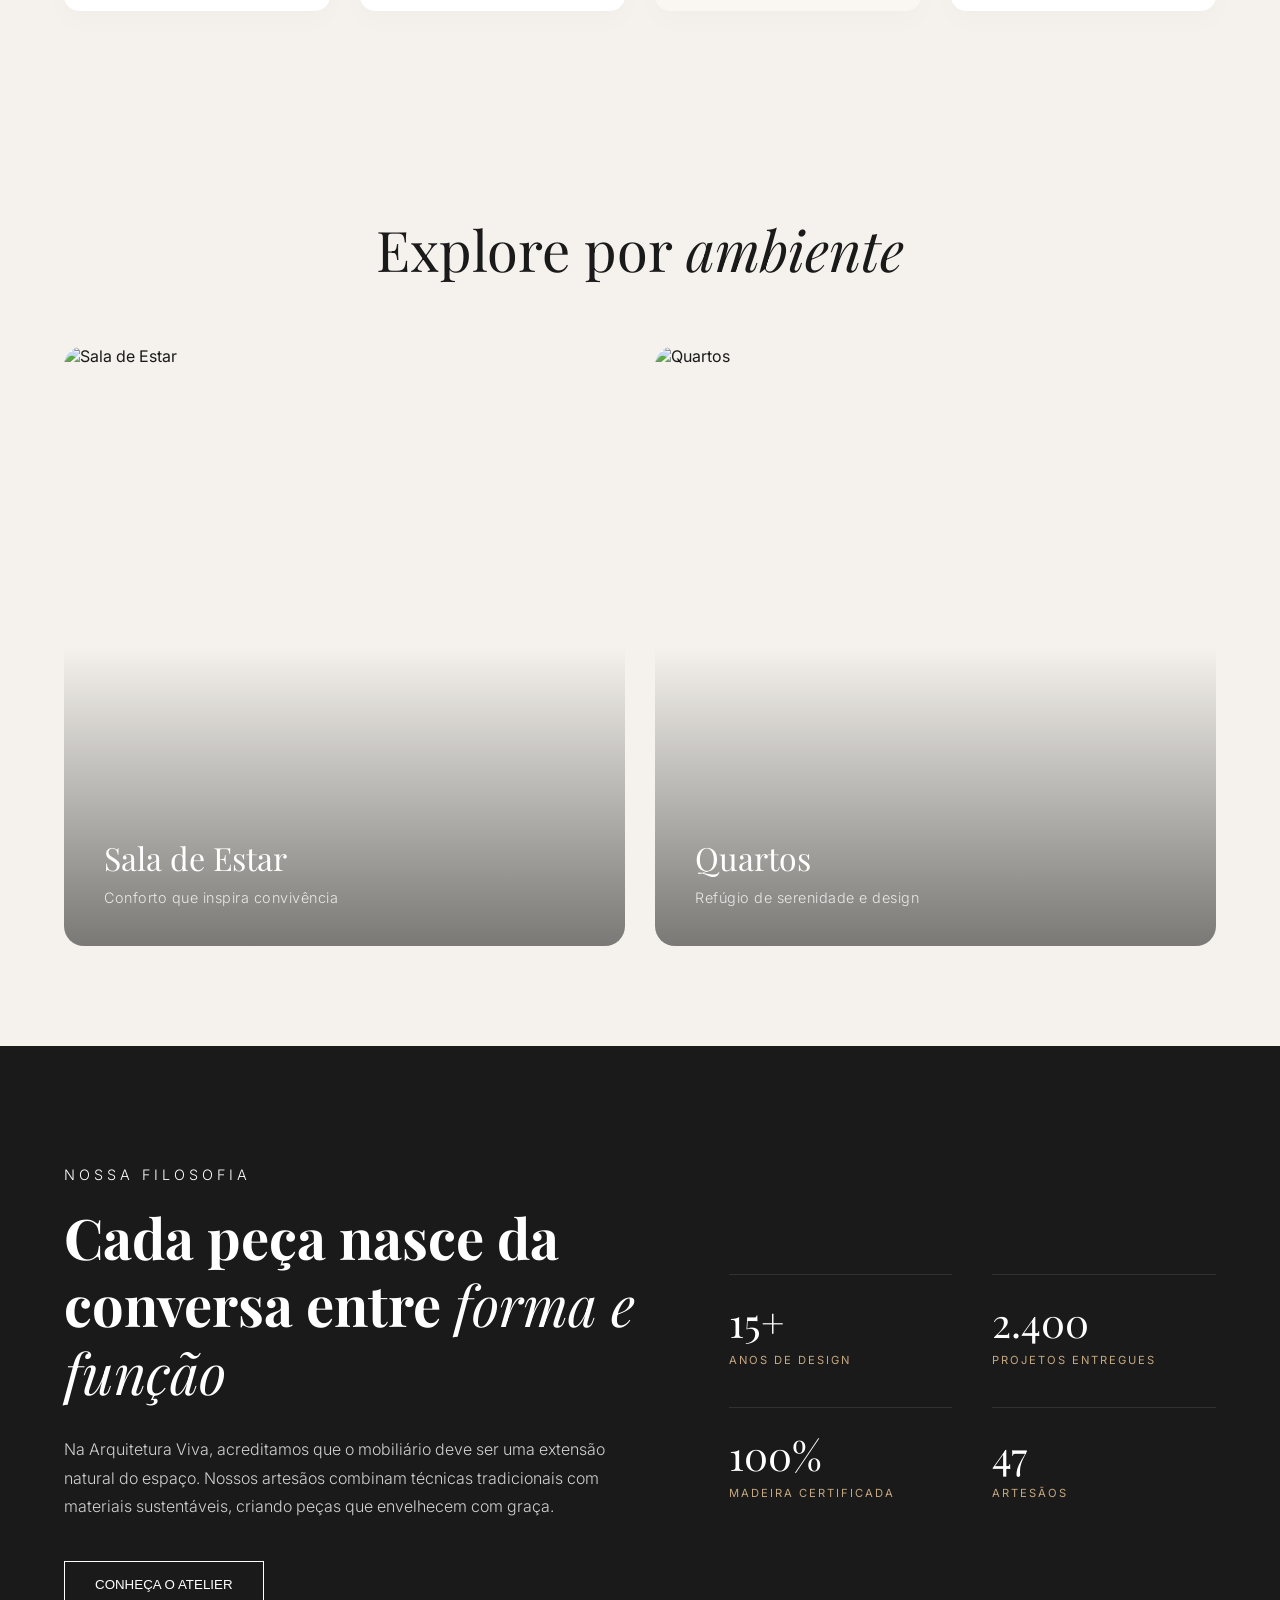
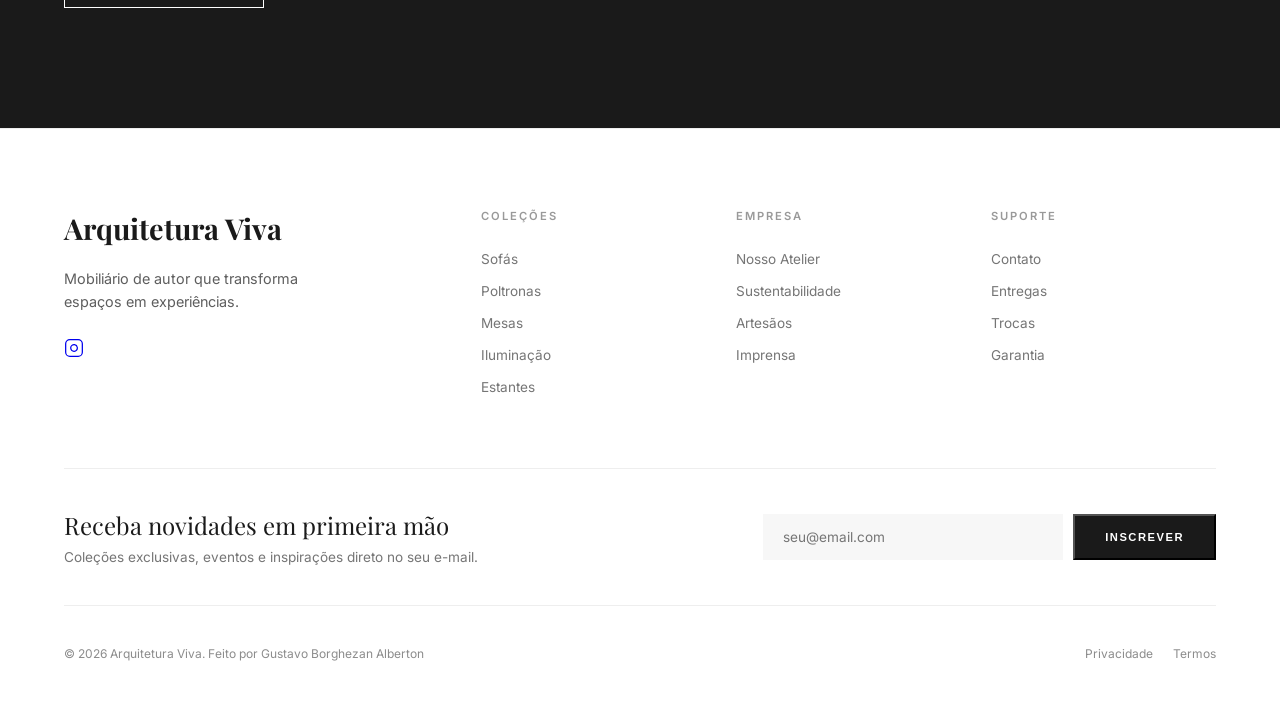
==== commit ea6c8692: "arrumando" ====
--- a/index.html
+++ b/index.html
@@ -4,7 +4,7 @@
     <meta charset="UTF-8">
     <meta name="viewport" content="width=device-width, initial-scale=1.0">
     <title>Arquitetura Viva | Peças que definem espaços</title>
-    <link rel="stylesheet" href="index.css">
+    <link rel="stylesheet" href="css/index.css">
     <link href="https://fonts.googleapis.com/css2?family=Playfair+Display:ital,wght@0,400;0,700;1,400&family=Inter:wght@300;400;500&display=swap" rel="stylesheet">
 </head>
 <body>
@@ -38,7 +38,7 @@
             <h1 class="reveal-text">Arquitetura <i>Viva</i></h1>
             <p class="description">Móveis que transcendem o tempo. Design que respeita o espaço. Materiais que contam histórias.</p>
             <div class="hero-buttons">
-                <button class="btn-primary">EXPLORAR COLEÇÃO</button>
+                <a href="colecao.html"><button class="btn-primary">EXPLORAR COLEÇÃO</button></a>
                 <button class="btn-secondary">NOSSO ATELIER</button>
             </div>
         </div>
@@ -246,6 +246,6 @@
         </div>
     </footer>
 
-    <script src="index.js"></script>
+    <script src="js/index.js"></script>
 </body>
 </html>
--- a/css/index.css
+++ b/css/index.css
@@ -0,0 +1,485 @@
+:root {
+    --bg-color: #f5f2ed; 
+    --bg-hero: #dcd0b9;  
+    --text-dark: #1a1a1a;
+    --text-light: #ffffff;
+    --accent: #c5a880; 
+    --accent-dark: #a68b60;
+    --badge-bg: #eae6e0; 
+    --transition-slow: all 0.8s cubic-bezier(0.2, 1, 0.3, 1);
+    --transition-fast: all 0.3s ease;
+}
+
+
+* { margin: 0; padding: 0; box-sizing: border-box; }
+body { font-family: 'Inter', sans-serif; background-color: var(--bg-color); color: var(--text-dark); overflow-x: hidden; }
+.container { max-width: 1400px; margin: 0 auto; padding: 0 5%; }
+
+.navbar {
+    display: flex; justify-content: space-between; align-items: center;
+    padding: 20px 5%; position: fixed; width: 100%; z-index: 1000;
+    transition: var(--transition-slow);
+}
+
+.logo { font-family: 'Playfair Display', serif; font-size: 1.5rem; font-weight: bold; color: var(--text-dark); }
+.nav-links { display: flex; list-style: none; gap: 30px; }
+.nav-links a { text-decoration: none; color: var(--text-dark); font-size: 0.8rem; letter-spacing: 1.5px; opacity: 0.7; transition: var(--transition-fast); }
+.nav-links a:hover { opacity: 1; color: var(--accent-dark); }
+.nav-icons { display: flex; gap: 15px; color: var(--text-dark); }
+
+.icon-btn { background: none; border: none; cursor: pointer; color: inherit; padding: 5px; display: inline-flex; align-items: center; position: relative; transition: var(--transition-fast); }
+.icon-btn:hover { opacity: 0.6; }
+.cart-count { font-size: 10px; position: absolute; top: -2px; right: -2px; font-weight: bold; }
+
+.hero { 
+    height: 100vh; 
+    width: 100%; 
+    display: flex; 
+    align-items: center; 
+    justify-content: center; 
+    text-align: center; 
+    color: var(--text-light); 
+    position: relative; 
+    overflow: hidden; 
+}
+
+.hero-bg-wrapper { 
+    position: absolute; 
+    top: 0; 
+    left: 0; 
+    width: 100%; 
+    height: 100%; 
+    z-index: -1; 
+    background-color: rgba(220, 208, 185, 0.6); 
+}
+
+.hero-bg {
+    width: 100%; 
+    height: 120%; 
+    background: linear-gradient(rgba(0,0,0,0.05), rgba(0,0,0,0.15)), 
+                url('https://images.unsplash.com/photo-1618221195710-dd6b41faaea6?auto=format&fit=crop&w=1920&q=80');
+    background-size: cover; 
+    background-position: center;
+    position: absolute; 
+    top: -10%; 
+    will-change: transform; 
+    z-index: -2; 
+}
+
+.hero-content { max-width: 800px; padding: 20px; z-index: 10; }
+.subtitle { letter-spacing: 4px; font-size: 0.9rem; margin-bottom: 20px; font-weight: 300; }
+.hero h1 { font-family: 'Playfair Display', serif; font-size: clamp(3rem, 8vw, 6rem); margin-bottom: 20px; line-height: 1.1; color: var(--text-light); }
+.hero h1 i { font-family: 'Playfair Display', serif; font-style: italic; font-weight: 400; }
+.description { font-size: 1.1rem; margin-bottom: 40px; font-weight: 300; max-width: 600px; margin-left: auto; margin-right: auto; opacity: 0.9; }
+
+.hero-buttons { display: flex; gap: 20px; justify-content: center; }
+.btn-primary, .btn-secondary { padding: 15px 35px; border: none; cursor: pointer; font-family: 'Inter', sans-serif; font-size: 0.8rem; letter-spacing: 1px; transition: var(--transition-slow); }
+.btn-primary { background: white; color: black; }
+.btn-primary:hover { background: var(--accent); color: white; transform: translateY(-3px); }
+.btn-secondary { background: rgba(255, 255, 255, 0.1); color: white; border: 1px solid rgba(255,255,255,0.4); backdrop-filter: blur(5px); }
+.btn-secondary:hover { background: white; color: black; }
+
+.scroll-indicator { position: absolute; bottom: 40px; left: 50%; transform: translateX(-50%); display: flex; flex-direction: column; align-items: center; gap: 10px; z-index: 10; }
+.scroll-indicator span { font-size: 10px; letter-spacing: 4px; font-weight: 300; opacity: 0.7; }
+.line-down { width: 1px; height: 40px; background: linear-gradient(to bottom, white, transparent); animation: scrollLine 2s infinite; }
+
+@keyframes scrollLine {
+    0% { transform: scaleY(0); transform-origin: top; }
+    50% { transform: scaleY(1); transform-origin: top; }
+    51% { transform: scaleY(1); transform-origin: bottom; }
+    100% { transform: scaleY(0); transform-origin: bottom; }
+}
+
+.products-section { padding: 100px 0; background-color: var(--bg-color); }
+
+.products-header { display: flex; justify-content: space-between; align-items: flex-end; margin-bottom: 60px; }
+.products-header h2 { font-family: 'Playfair Display', serif; font-size: 3rem; font-weight: 400; line-height: 1.2; }
+.products-header h2 i { font-style: italic; }
+
+.view-all { font-size: 0.7rem; letter-spacing: 2px; text-decoration: none; color: var(--text-dark); opacity: 0.6; display: flex; align-items: center; gap: 10px; transition: var(--transition-fast); }
+.view-all:hover { opacity: 1; color: var(--accent-dark); }
+.view-all .arrow { transition: transform 0.3s ease; }
+.view-all:hover .arrow { transform: translateX(5px); }
+
+.products-grid { display: grid; grid-template-columns: repeat(4, 1fr); gap: 30px; }
+
+.product-card { background: white; border-radius: 15px; padding: 25px; position: relative; text-align: left; transition: var(--transition-slow); box-shadow: 0 10px 30px rgba(0,0,0,0.02); overflow: hidden; /* Importante para hover */ }
+
+.product-card:hover { transform: translateY(-10px); box-shadow: 0 20px 40px rgba(0,0,0,0.06); }
+
+.product-badge { position: absolute; top: 20px; left: 20px; background-color: var(--badge-bg); color: #555; padding: 6px 15px; font-size: 0.65rem; letter-spacing: 1.5px; font-weight: 500; border-radius: 20px; z-index: 5; }
+.product-badge.accent { background-color: #f6efe1; color: var(--accent-dark); }
+
+.product-image { width: 100%; height: 280px; display: flex; align-items: center; justify-content: center; margin-bottom: 25px; overflow: hidden; }
+.product-image img { max-width: 100%; max-height: 100%; object-fit: contain; transition: var(--transition-slow); }
+
+.product-card:hover .product-image img { transform: scale(1.05); }
+
+.product-category { font-size: 0.65rem; color: #999; letter-spacing: 1.5px; margin-bottom: 8px; text-transform: uppercase; }
+.product-title { font-family: 'Playfair Display', serif; font-size: 1.25rem; font-weight: 400; color: var(--text-dark); margin-bottom: 12px; }
+.product-price { font-size: 1.1rem; font-weight: 300; color: var(--text-dark); }
+
+.product-card.highlight { background-color: #faf7f2; }
+
+.js-reveal, .js-product-reveal {
+    opacity: 0;
+    transform: translateY(30px);
+    transition: var(--transition-slow);
+}
+
+.reveal-active {
+    opacity: 1;
+    transform: translateY(0);
+}
+
+.image-fade-in {
+    opacity: 0;
+    transition: opacity 1s ease-in-out;
+    will-change: opacity;
+}
+
+.image-loaded {
+    opacity: 1 !important; 
+}
+
+.product-image {
+    width: 100%;
+    height: 280px;
+    display: flex;
+    align-items: center;
+    justify-content: center;
+    margin-bottom: 25px;
+    overflow: hidden;
+    position: relative; 
+    background-color: #faf7f2; 
+}
+
+.environments-section {
+    padding: 100px 0;
+    background-color: var(--bg-color);
+}
+
+.section-title-center {
+    text-align: center;
+    margin-bottom: 60px;
+}
+
+.section-title-center h2 {
+    font-family: 'Playfair Display', serif;
+    font-size: 3.5rem;
+    font-weight: 400;
+}
+
+.section-title-center h2 i {
+    font-style: italic;
+}
+
+.environments-grid {
+    display: grid;
+    grid-template-columns: 1fr 1fr;
+    gap: 30px;
+}
+
+.env-card {
+    position: relative;
+    border-radius: 20px;
+    overflow: hidden; 
+    height: 600px;
+    cursor: pointer;
+}
+
+.env-image-wrapper {
+    width: 100%;
+    height: 100%;
+    position: relative;
+}
+
+.env-image-wrapper img {
+    width: 100%;
+    height: 100%;
+    object-fit: cover;
+    transition: transform 1.2s cubic-bezier(0.2, 1, 0.3, 1); 
+}
+
+.env-overlay {
+    position: absolute;
+    top: 0;
+    left: 0;
+    width: 100%;
+    height: 100%;
+    background: linear-gradient(to top, rgba(0,0,0,0.5) 0%, transparent 50%);
+    transition: background 0.5s ease;
+    z-index: 1;
+}
+
+.env-card:hover .env-image-wrapper img {
+    transform: scale(1.1); 
+}
+
+.env-card:hover .env-overlay {
+    background: linear-gradient(to top, rgba(0,0,0,0.7) 0%, rgba(0,0,0,0.2) 100%);
+}
+
+.env-content {
+    position: absolute;
+    bottom: 40px;
+    left: 40px;
+    color: white;
+    z-index: 2;
+}
+
+.env-content h3 {
+    font-family: 'Playfair Display', serif;
+    font-size: 2rem;
+    margin-bottom: 10px;
+    font-weight: 400;
+}
+
+.env-content p {
+    font-size: 0.9rem;
+    opacity: 0.8;
+    font-weight: 300;
+    letter-spacing: 0.5px;
+}
+.philosophy-section {
+    background-color: #1a1a1a; 
+    color: var(--text-light);
+    padding: 120px 0;
+    position: relative;
+    overflow: hidden;
+}
+
+.scrolling-text-container {
+    position: absolute;
+    top: 50px;
+    left: 0;
+    width: 100%;
+    opacity: 0.05;
+    pointer-events: none;
+    white-space: nowrap;
+    display: flex;
+    justify-content: center; 
+}
+
+.scrolling-text {
+    font-family: 'Playfair Display', serif;
+    font-size: 12vw;
+    font-weight: 700;
+    text-transform: uppercase;
+    display: inline-block;
+    will-change: transform;
+    transform: translateX(-20%); 
+}
+
+.philosophy-grid {
+    display: grid;
+    grid-template-columns: 1.2fr 1fr;
+    gap: 80px;
+    position: relative;
+    z-index: 2;
+}
+
+.philosophy-content h2 {
+    font-family: 'Playfair Display', serif;
+    font-size: 3.5rem;
+    line-height: 1.2;
+    margin: 20px 0 30px;
+}
+
+.philosophy-content h2 i { font-style: italic; font-weight: 400; }
+
+.description-text {
+    font-weight: 300;
+    line-height: 1.8;
+    margin-bottom: 40px;
+    opacity: 0.8;
+}
+
+.philosophy-stats {
+    display: grid;
+    grid-template-columns: 1fr 1fr;
+    gap: 40px;
+    align-content: center;
+}
+
+.stat-item {
+    display: flex;
+    flex-direction: column;
+    border-top: 1px solid rgba(255,255,255,0.1);
+    padding-top: 20px;
+}
+
+.stat-number {
+    font-family: 'Playfair Display', serif;
+    font-size: 2.5rem;
+    color: var(--text-light);
+}
+
+.stat-label {
+    font-size: 0.7rem;
+    letter-spacing: 2px;
+    color: var(--accent);
+    margin-top: 5px;
+}
+
+.btn-outline {
+    background: transparent;
+    border: 1px solid var(--text-light);
+    color: var(--text-light);
+    padding: 15px 30px;
+    cursor: pointer;
+    transition: var(--transition-fast);
+}
+
+.btn-outline:hover {
+    background: var(--text-light);
+    color: #1a1a1a;
+}
+
+.main-footer {
+    padding: 80px 0 40px;
+    background-color: #ffffff; 
+    border-top: 1px solid #eee;
+    color: var(--text-dark);
+}
+
+.footer-top {
+    display: grid;
+    grid-template-columns: 1fr 2fr;
+    gap: 50px;
+    margin-bottom: 60px;
+}
+
+.footer-brand .logo {
+    margin-bottom: 20px;
+    font-size: 1.8rem;
+}
+
+.footer-brand p {
+    max-width: 280px;
+    font-size: 0.9rem;
+    line-height: 1.6;
+    opacity: 0.7;
+    margin-bottom: 25px;
+}
+
+.footer-nav {
+    display: grid;
+    grid-template-columns: repeat(3, 1fr);
+    gap: 30px;
+}
+
+.footer-column h4 {
+    font-size: 0.7rem;
+    letter-spacing: 2px;
+    margin-bottom: 25px;
+    font-weight: 600;
+    color: #999;
+}
+
+.footer-column ul {
+    list-style: none;
+}
+
+.footer-column ul li {
+    margin-bottom: 12px;
+}
+
+.footer-column ul li a {
+    text-decoration: none;
+    color: var(--text-dark);
+    font-size: 0.85rem;
+    opacity: 0.6;
+    transition: var(--transition-fast);
+}
+
+.footer-column ul li a:hover {
+    opacity: 1;
+    color: var(--accent-dark);
+}
+
+.footer-newsletter {
+    display: flex;
+    justify-content: space-between;
+    align-items: center;
+    padding: 40px 0;
+    border-top: 1px solid #eee;
+    border-bottom: 1px solid #eee;
+    margin-bottom: 40px;
+}
+
+.newsletter-text h3 {
+    font-family: 'Playfair Display', serif;
+    font-size: 1.5rem;
+    margin-bottom: 8px;
+    font-weight: 400;
+}
+
+.newsletter-text p {
+    font-size: 0.85rem;
+    opacity: 0.6;
+}
+
+.newsletter-form {
+    display: flex;
+    gap: 10px;
+}
+
+.newsletter-form input {
+    padding: 15px 20px;
+    width: 300px;
+    border: none;
+    background-color: #f7f7f7;
+    font-family: inherit;
+    font-size: 0.85rem;
+    outline: none;
+}
+
+.newsletter-form button {
+    background-color: #1a1a1a;
+    color: white;
+    padding: 0 30px;
+    font-size: 0.7rem;
+    letter-spacing: 1.5px;
+    font-weight: 600;
+    cursor: pointer;
+    transition: var(--transition-fast);
+}
+
+.newsletter-form button:hover {
+    background-color: var(--accent-dark);
+}
+
+.footer-bottom {
+    display: flex;
+    justify-content: space-between;
+    align-items: center;
+    font-size: 0.75rem;
+    opacity: 0.5;
+}
+
+.footer-legal {
+    display: flex;
+    gap: 20px;
+}
+
+.footer-legal a {
+    color: inherit;
+    text-decoration: none;
+}
+
+/* Responsividade Básica */
+@media (max-width: 992px) {
+    .footer-top, .footer-newsletter {
+        flex-direction: column;
+        align-items: flex-start;
+        grid-template-columns: 1fr;
+        gap: 40px;
+    }
+    .newsletter-form {
+        width: 100%;
+    }
+    .newsletter-form input {
+        width: 100%;
+    }
+}
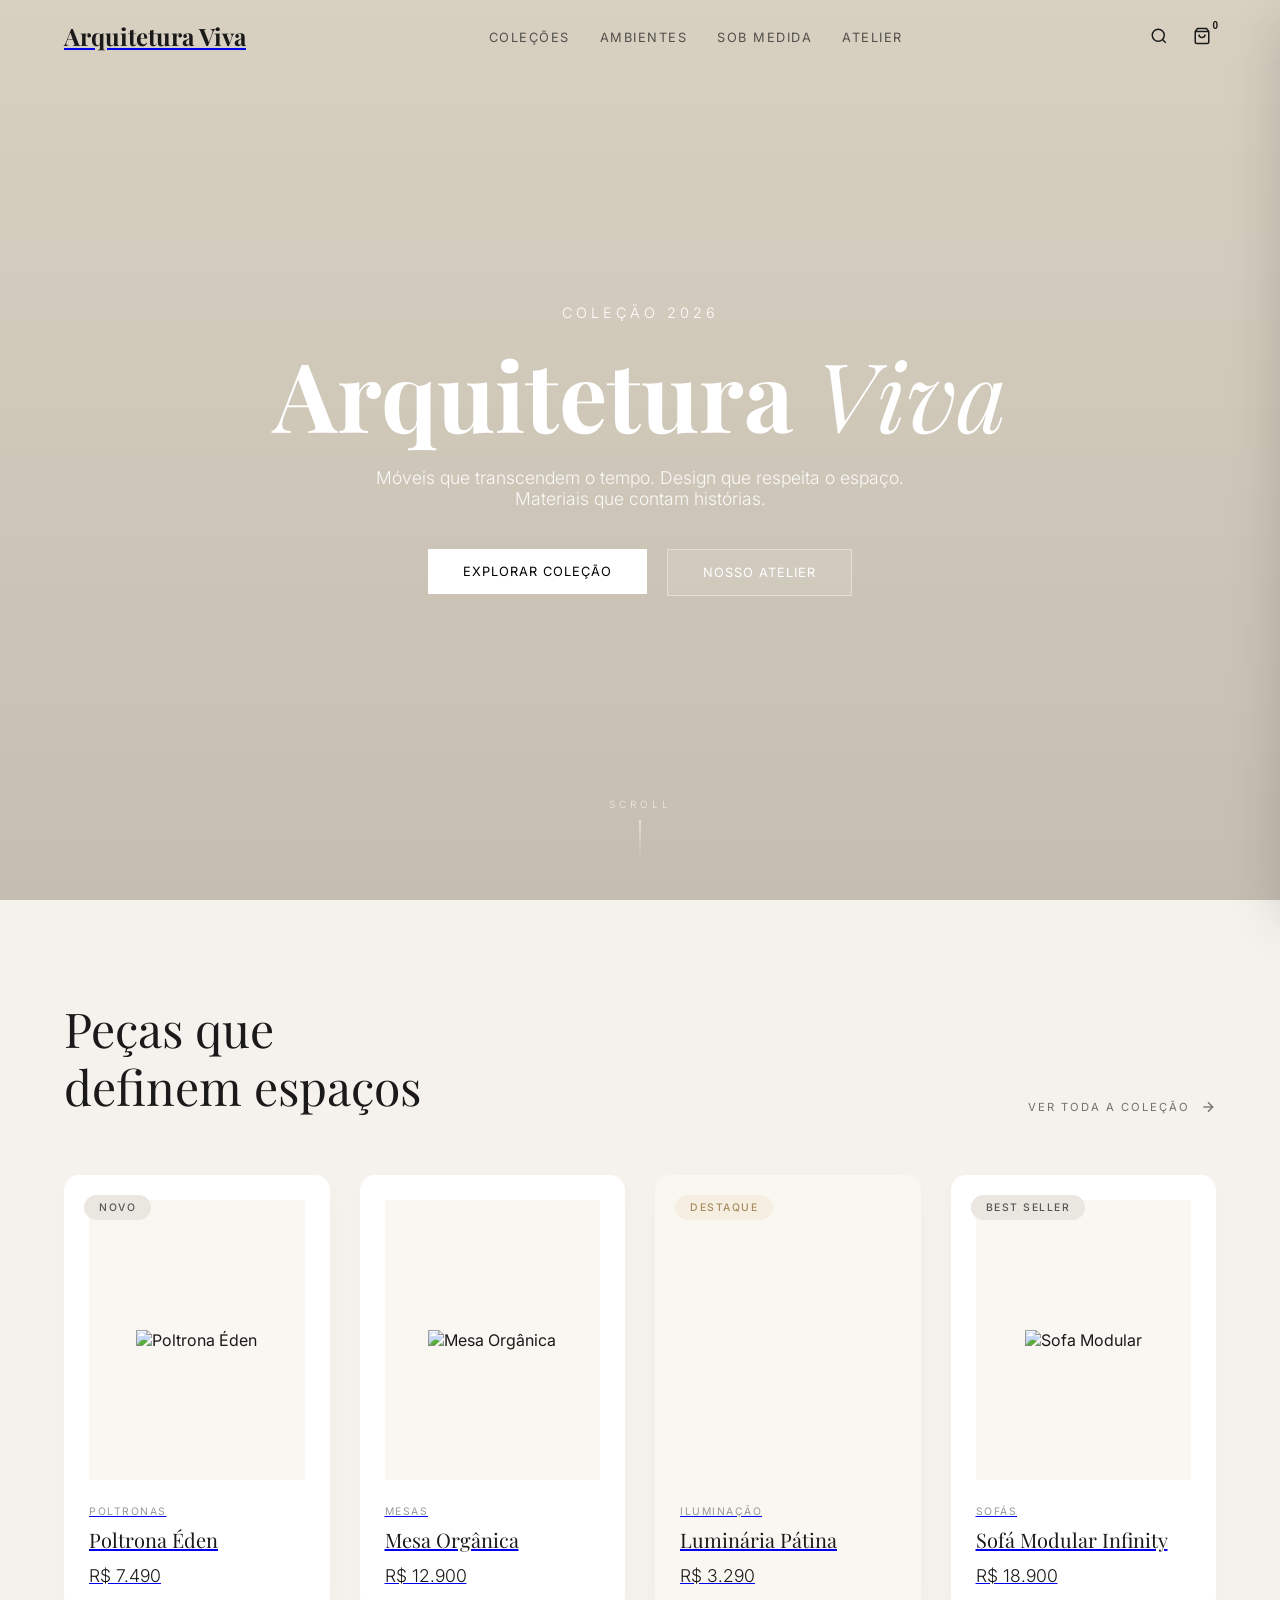
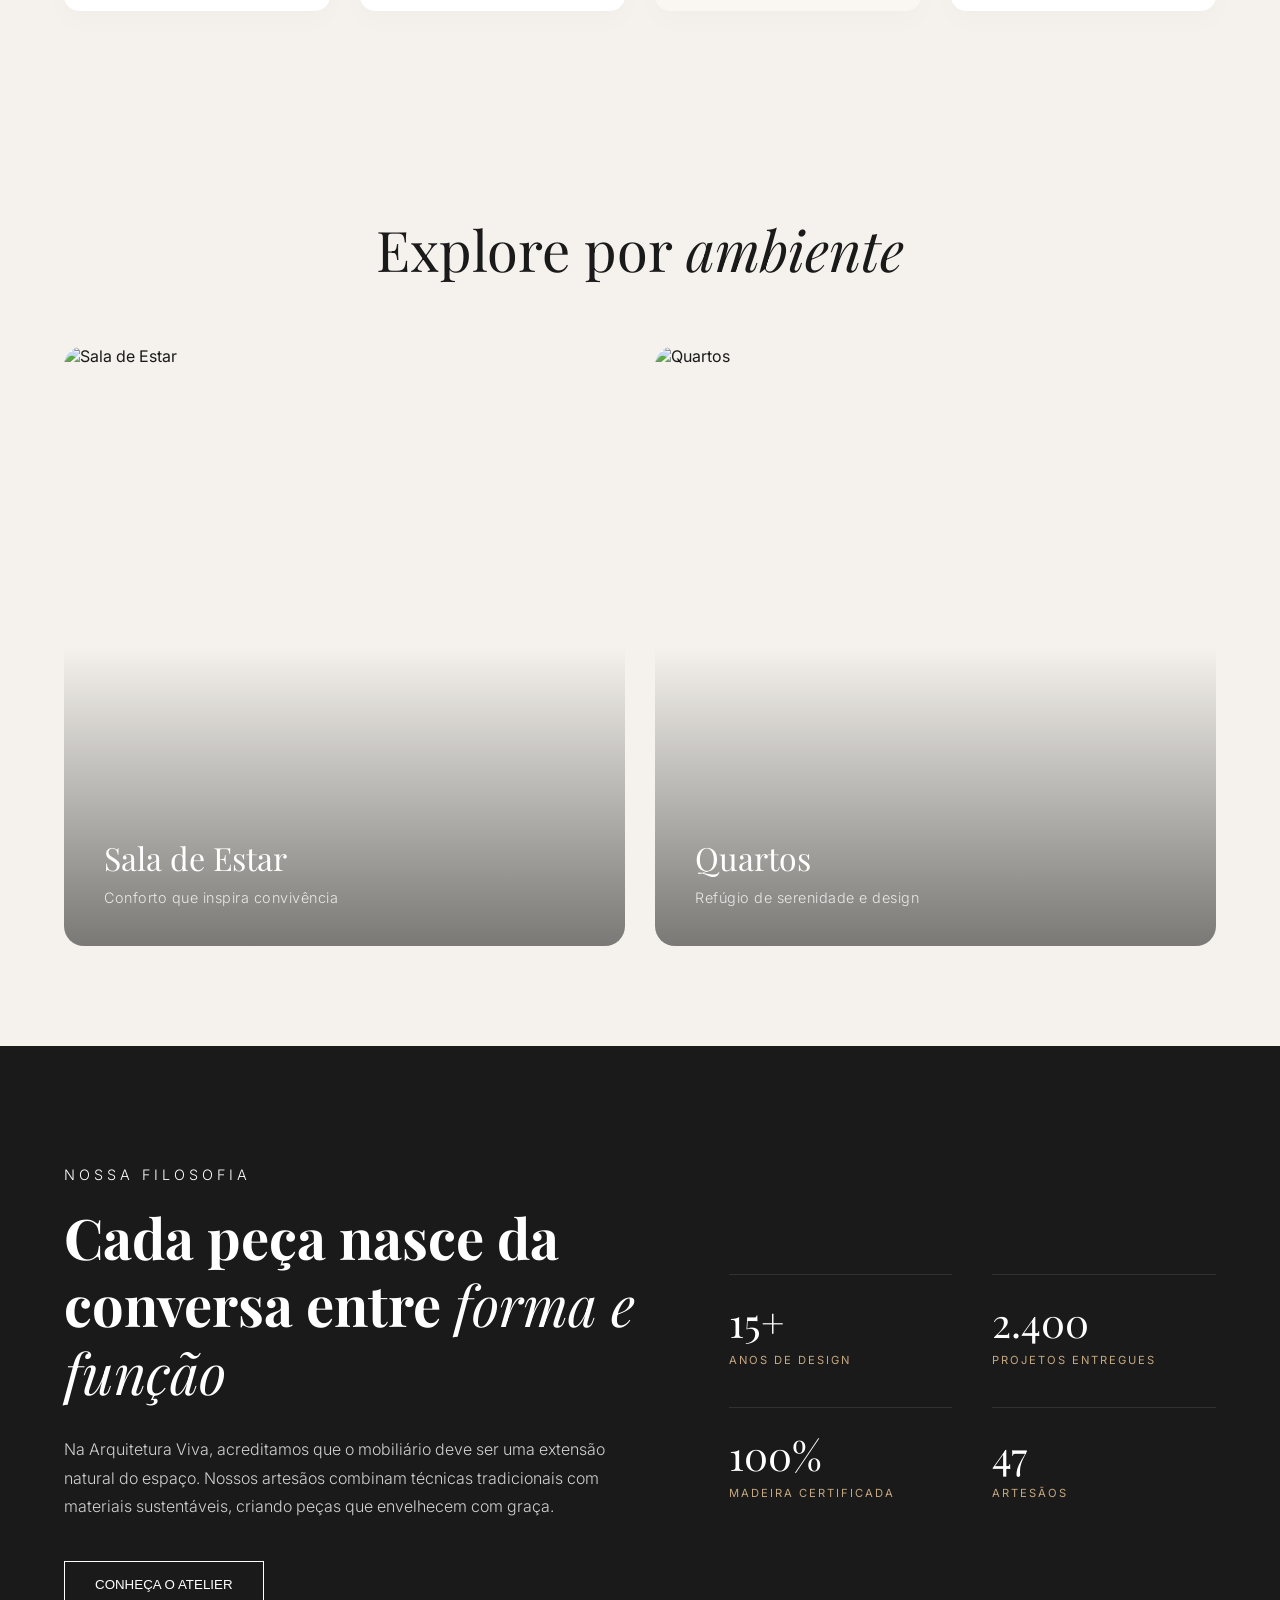
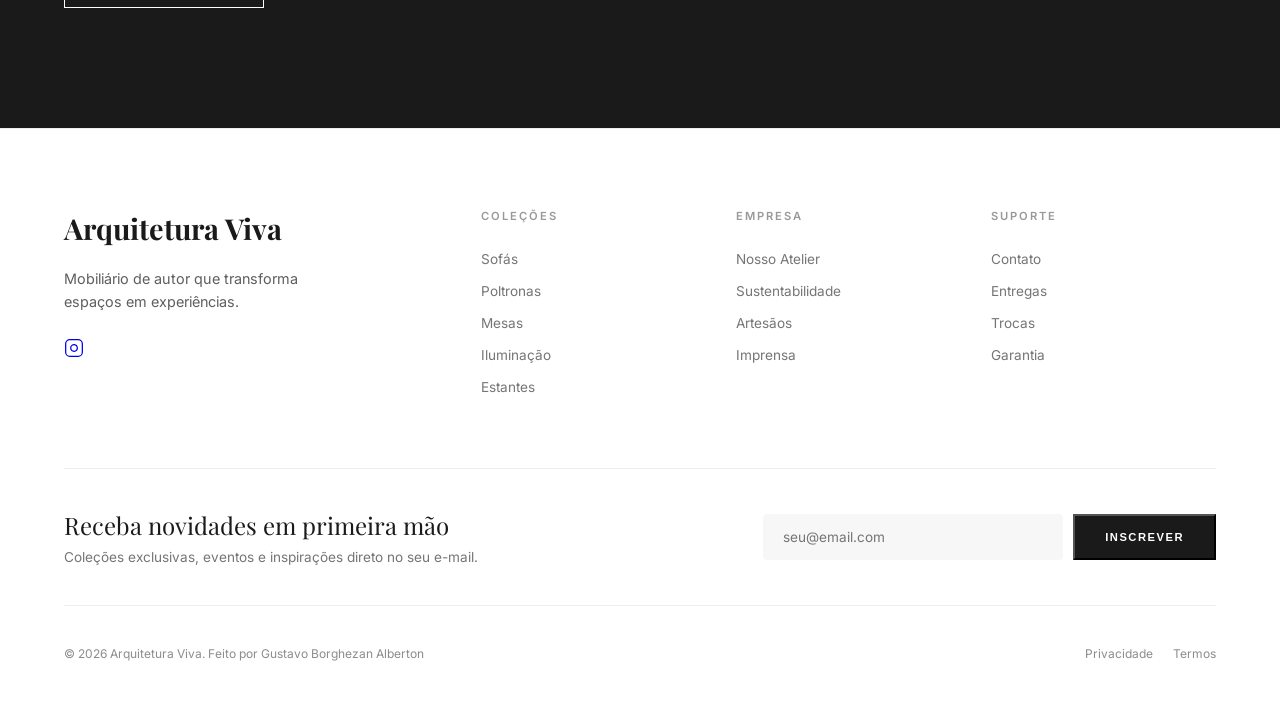
==== commit 820d596b: "criando o projeto" ====
--- a/index.html
+++ b/index.html
@@ -5,27 +5,28 @@
     <meta name="viewport" content="width=device-width, initial-scale=1.0">
     <title>Arquitetura Viva | Peças que definem espaços</title>
     <link rel="stylesheet" href="css/index.css">
+    <link rel="stylesheet" href="css/cart.css">
     <link href="https://fonts.googleapis.com/css2?family=Playfair+Display:ital,wght@0,400;0,700;1,400&family=Inter:wght@300;400;500&display=swap" rel="stylesheet">
 </head>
 <body>
 
     <header class="navbar">
-        <div class="logo">Arquitetura Viva</div>
+        <a href="index.html"><div class="logo">Arquitetura Viva</div></a>
         <nav>
             <ul class="nav-links">
                 <li><a href="colecao.html">COLEÇÕES</a></li>
-                <li><a href="#">AMBIENTES</a></li>
-                <li><a href="#">SOB MEDIDA</a></li>
-                <li><a href="#">ATELIER</a></li>
+                <li><a href="ambientes.html">AMBIENTES</a></li>
+                <li><a href="sobmedida.html">SOB MEDIDA</a></li>
+                <li><a href="atelie.html">ATELIER</a></li>
             </ul>
         </nav>
         <div class="nav-icons">
             <button class="icon-btn" aria-label="Pesquisar">
                 <svg width="18" height="18" viewBox="0 0 24 24" fill="none" stroke="currentColor" stroke-width="2"><circle cx="11" cy="11" r="8"></circle><line x1="21" y1="21" x2="16.65" y2="16.65"></line></svg>
             </button>
-            <button class="icon-btn" aria-label="Carrinho">
+            <button class="icon-btn nav-cart" id="cartBtn" aria-label="Carrinho">
                 <svg width="18" height="18" viewBox="0 0 24 24" fill="none" stroke="currentColor" stroke-width="2"><path d="M6 2L3 6v14a2 2 0 0 0 2 2h14a2 2 0 0 0 2-2V6l-3-4Z"></path><line x1="3" y1="6" x2="21" y2="6"></line><path d="M16 10a4 4 0 0 1-8 0"></path></svg>
-                <span class="cart-count">0</span>
+                <span class="cart-count" id="cartCount">0</span>
             </button>
         </div>
     </header>
@@ -39,7 +40,7 @@
             <p class="description">Móveis que transcendem o tempo. Design que respeita o espaço. Materiais que contam histórias.</p>
             <div class="hero-buttons">
                 <a href="colecao.html"><button class="btn-primary">EXPLORAR COLEÇÃO</button></a>
-                <button class="btn-secondary">NOSSO ATELIER</button>
+                <a href="atelie.html"><button class="btn-secondary">NOSSO ATELIER</button></a>
             </div>
         </div>
         <div class="scroll-indicator">
@@ -52,7 +53,7 @@
         <div class="container">
             <div class="products-header">
                 <h2>Peças que<br>definem espaços</h2>
-                <a href="#" class="view-all">VER TODA A COLEÇÃO 
+                <a href="colecao.html" class="view-all">VER TODA A COLEÇÃO 
                     <svg class="arrow" width="16" height="16" viewBox="0 0 24 24" fill="none" stroke="currentColor" stroke-width="2"><line x1="5" y1="12" x2="19" y2="12"></line><polyline points="12 5 19 12 12 19"></polyline></svg>
                 </a>
             </div>
@@ -63,22 +64,26 @@
                     <div class="product-image">
                         <img src="https://images.unsplash.com/photo-1592078615290-033ee584e267?auto=format&fit=crop&w=500&q=80" alt="Poltrona Éden">
                     </div>
-                    <div class="product-details">
-                        <p class="product-category">POLTRONAS</p>
-                        <h3 class="product-title">Poltrona Éden</h3>
-                        <p class="product-price">R$ 7.490</p>
-                    </div>
+                    <a href="item.html">
+                        <div class="product-details">
+                            <p class="product-category">POLTRONAS</p>
+                            <h3 class="product-title">Poltrona Éden</h3>
+                            <p class="product-price">R$ 7.490</p>
+                        </div>
+                    </a>
                 </div>
 
                 <div class="product-card js-product-reveal">
                     <div class="product-image">
                         <img src="https://images.unsplash.com/photo-1618220179428-22790b461013?auto=format&fit=crop&w=500&q=80" alt="Mesa Orgânica">
                     </div>
-                    <div class="product-details">
-                        <p class="product-category">MESAS</p>
-                        <h3 class="product-title">Mesa Orgânica</h3>
-                        <p class="product-price">R$ 12.900</p>
-                    </div>
+                    <a href="item.html">
+                        <div class="product-details">
+                            <p class="product-category">MESAS</p>
+                            <h3 class="product-title">Mesa Orgânica</h3>
+                            <p class="product-price">R$ 12.900</p>
+                        </div>
+                    </a>
                 </div>
 
                 <div class="product-card js-product-reveal highlight">
@@ -86,11 +91,13 @@
                     <div class="product-image">
                         <img src="https://images.pexels.com/photos/1571470/pexels-photo-1571470.jpeg?auto=compress&cs=tinysrgb&w=500" alt="Luminária Pátina" loading="lazy" class="image-fade-in">
                     </div>
+                    <a href="item.html">
                     <div class="product-details">
                         <p class="product-category">ILUMINAÇÃO</p>
                         <h3 class="product-title">Luminária Pátina</h3>
                         <p class="product-price">R$ 3.290</p>
                     </div>
+                    </a>
                 </div>
 
                 <div class="product-card js-product-reveal">
@@ -98,11 +105,13 @@
                     <div class="product-image">
                         <img src="https://images.unsplash.com/photo-1567016432779-094069958ea5?auto=format&fit=crop&w=500&q=80" alt="Sofa Modular">
                     </div>
+                    <a href="item.html">
                     <div class="product-details">
                         <p class="product-category">SOFÁS</p>
                         <h3 class="product-title">Sofá Modular Infinity</h3>
                         <p class="product-price">R$ 18.900</p>
                     </div>
+                    </a>
                 </div>
             </div>
         </div>
@@ -247,5 +256,6 @@
     </footer>
 
     <script src="js/index.js"></script>
+    <script src="js/cart.js"></script>
 </body>
 </html>
--- a/css/index.css
+++ b/css/index.css
@@ -11,9 +11,22 @@
 }
 
 
-* { margin: 0; padding: 0; box-sizing: border-box; }
-body { font-family: 'Inter', sans-serif; background-color: var(--bg-color); color: var(--text-dark); overflow-x: hidden; }
-.container { max-width: 1400px; margin: 0 auto; padding: 0 5%; }
+* { margin: 0;
+    padding: 0; 
+    box-sizing: border-box; }
+
+body { 
+    font-family: 'Inter', sans-serif; 
+    background-color: var(--bg-color); 
+    color: var(--text-dark); 
+    overflow-x: hidden; 
+}
+
+.container { 
+    max-width: 1400px; 
+    margin: 0 auto; 
+    padding: 0 5%; 
+}
 
 .navbar {
     display: flex; justify-content: space-between; align-items: center;
@@ -21,15 +34,53 @@
     transition: var(--transition-slow);
 }
 
-.logo { font-family: 'Playfair Display', serif; font-size: 1.5rem; font-weight: bold; color: var(--text-dark); }
-.nav-links { display: flex; list-style: none; gap: 30px; }
-.nav-links a { text-decoration: none; color: var(--text-dark); font-size: 0.8rem; letter-spacing: 1.5px; opacity: 0.7; transition: var(--transition-fast); }
-.nav-links a:hover { opacity: 1; color: var(--accent-dark); }
-.nav-icons { display: flex; gap: 15px; color: var(--text-dark); }
-
-.icon-btn { background: none; border: none; cursor: pointer; color: inherit; padding: 5px; display: inline-flex; align-items: center; position: relative; transition: var(--transition-fast); }
+.logo { 
+    font-family: 'Playfair Display', serif; 
+    font-size: 1.5rem; 
+    font-weight: bold; 
+    color: var(--text-dark); }
+
+.nav-links { 
+    display: flex; 
+    list-style: none; 
+    gap: 30px; }
+
+.nav-links a { 
+    text-decoration: none; 
+    color: var(--text-dark); 
+    font-size: 0.8rem; 
+    letter-spacing: 1.5px; 
+    opacity: 0.7; 
+    transition: var(--transition-fast); }
+
+.nav-links a:hover { 
+    opacity: 1; 
+    color: var(--accent-dark); }
+
+.nav-icons { 
+    display: flex; 
+    gap: 15px; 
+    color: var(--text-dark); }
+
+.icon-btn { 
+    background: none; 
+    border: none; 
+    cursor: pointer; 
+    color: inherit; 
+    padding: 5px; 
+    display: inline-flex; 
+    align-items: center; 
+    position: relative; 
+    transition: var(--transition-fast); }
+
 .icon-btn:hover { opacity: 0.6; }
-.cart-count { font-size: 10px; position: absolute; top: -2px; right: -2px; font-weight: bold; }
+
+.cart-count { 
+    font-size: 10px; 
+    position: absolute; 
+    top: -2px; 
+    right: -2px; 
+    font-weight: bold; }
 
 .hero { 
     height: 100vh; 
@@ -66,22 +117,93 @@
     z-index: -2; 
 }
 
-.hero-content { max-width: 800px; padding: 20px; z-index: 10; }
-.subtitle { letter-spacing: 4px; font-size: 0.9rem; margin-bottom: 20px; font-weight: 300; }
-.hero h1 { font-family: 'Playfair Display', serif; font-size: clamp(3rem, 8vw, 6rem); margin-bottom: 20px; line-height: 1.1; color: var(--text-light); }
-.hero h1 i { font-family: 'Playfair Display', serif; font-style: italic; font-weight: 400; }
-.description { font-size: 1.1rem; margin-bottom: 40px; font-weight: 300; max-width: 600px; margin-left: auto; margin-right: auto; opacity: 0.9; }
-
-.hero-buttons { display: flex; gap: 20px; justify-content: center; }
-.btn-primary, .btn-secondary { padding: 15px 35px; border: none; cursor: pointer; font-family: 'Inter', sans-serif; font-size: 0.8rem; letter-spacing: 1px; transition: var(--transition-slow); }
-.btn-primary { background: white; color: black; }
-.btn-primary:hover { background: var(--accent); color: white; transform: translateY(-3px); }
-.btn-secondary { background: rgba(255, 255, 255, 0.1); color: white; border: 1px solid rgba(255,255,255,0.4); backdrop-filter: blur(5px); }
-.btn-secondary:hover { background: white; color: black; }
-
-.scroll-indicator { position: absolute; bottom: 40px; left: 50%; transform: translateX(-50%); display: flex; flex-direction: column; align-items: center; gap: 10px; z-index: 10; }
-.scroll-indicator span { font-size: 10px; letter-spacing: 4px; font-weight: 300; opacity: 0.7; }
-.line-down { width: 1px; height: 40px; background: linear-gradient(to bottom, white, transparent); animation: scrollLine 2s infinite; }
+.hero-content { 
+    max-width: 800px; 
+    padding: 20px; 
+    z-index: 10; }
+
+.subtitle { 
+    letter-spacing: 4px; 
+    font-size: 0.9rem; 
+    margin-bottom: 20px; 
+    font-weight: 300; }
+
+.hero h1 { 
+    font-family: 'Playfair Display', serif; 
+    font-size: clamp(3rem, 8vw, 6rem); 
+    margin-bottom: 20px; 
+    line-height: 1.1; 
+    color: var(--text-light); }
+
+.hero h1 i { 
+    font-family: 'Playfair Display', serif; 
+    font-style: italic; 
+    font-weight: 400; }
+
+.description { 
+    font-size: 1.1rem; 
+    margin-bottom: 40px; 
+    font-weight: 300; 
+    max-width: 600px; 
+    margin-left: auto; 
+    margin-right: auto; 
+    opacity: 0.9; }
+
+.hero-buttons { 
+    display: flex; 
+    gap: 20px; 
+    justify-content: center; }
+
+.btn-primary, .btn-secondary { 
+    padding: 15px 35px; 
+    border: none; 
+    cursor: pointer; 
+    font-family: 'Inter', sans-serif; 
+    font-size: 0.8rem; 
+    letter-spacing: 1px; 
+    transition: var(--transition-slow); }
+
+.btn-primary { 
+    background: white; 
+    color: black; }
+
+.btn-primary:hover { 
+    background: var(--accent); 
+    color: white; 
+    transform: translateY(-3px); }
+
+.btn-secondary { 
+    background: rgba(255, 255, 255, 0.1); 
+    color: white; 
+    border: 1px solid rgba(255,255,255,0.4); 
+    backdrop-filter: blur(5px); }
+
+.btn-secondary:hover { 
+    background: white; 
+    color: black; }
+
+.scroll-indicator { 
+    position: absolute; 
+    bottom: 40px; 
+    left: 50%; 
+    transform: translateX(-50%); 
+    display: flex; 
+    flex-direction: column; 
+    align-items: center; 
+    gap: 10px; 
+    z-index: 10; }
+
+.scroll-indicator span { 
+    font-size: 10px; 
+    letter-spacing: 4px; 
+    font-weight: 300; 
+    opacity: 0.7; }
+
+.line-down { 
+    width: 1px; 
+    height: 40px; 
+    background: linear-gradient(to bottom, white, transparent); 
+    animation: scrollLine 2s infinite; }
 
 @keyframes scrollLine {
     0% { transform: scaleY(0); transform-origin: top; }
@@ -90,34 +212,116 @@
     100% { transform: scaleY(0); transform-origin: bottom; }
 }
 
-.products-section { padding: 100px 0; background-color: var(--bg-color); }
-
-.products-header { display: flex; justify-content: space-between; align-items: flex-end; margin-bottom: 60px; }
-.products-header h2 { font-family: 'Playfair Display', serif; font-size: 3rem; font-weight: 400; line-height: 1.2; }
+.products-section { 
+    padding: 100px 0; 
+    background-color: var(--bg-color); }
+
+.products-header { 
+    display: flex; 
+    justify-content: space-between; 
+    align-items: flex-end; 
+    margin-bottom: 60px; }
+
+.products-header h2 { 
+    font-family: 'Playfair Display', serif; 
+    font-size: 3rem; 
+    font-weight: 400; 
+    line-height: 1.2; }
+
 .products-header h2 i { font-style: italic; }
 
-.view-all { font-size: 0.7rem; letter-spacing: 2px; text-decoration: none; color: var(--text-dark); opacity: 0.6; display: flex; align-items: center; gap: 10px; transition: var(--transition-fast); }
-.view-all:hover { opacity: 1; color: var(--accent-dark); }
-.view-all .arrow { transition: transform 0.3s ease; }
+.view-all { 
+    font-size: 0.7rem; 
+    letter-spacing: 2px; 
+    text-decoration: none; 
+    color: var(--text-dark); 
+    opacity: 0.6; 
+    display: flex; 
+    align-items: center; 
+    gap: 10px; 
+    transition: var(--transition-fast); }
+
+.view-all:hover { 
+    opacity: 1; 
+    color: var(--accent-dark); }
+
+.view-all .arrow { 
+    transition: transform 0.3s ease; }
+
 .view-all:hover .arrow { transform: translateX(5px); }
 
-.products-grid { display: grid; grid-template-columns: repeat(4, 1fr); gap: 30px; }
-
-.product-card { background: white; border-radius: 15px; padding: 25px; position: relative; text-align: left; transition: var(--transition-slow); box-shadow: 0 10px 30px rgba(0,0,0,0.02); overflow: hidden; /* Importante para hover */ }
-
-.product-card:hover { transform: translateY(-10px); box-shadow: 0 20px 40px rgba(0,0,0,0.06); }
-
-.product-badge { position: absolute; top: 20px; left: 20px; background-color: var(--badge-bg); color: #555; padding: 6px 15px; font-size: 0.65rem; letter-spacing: 1.5px; font-weight: 500; border-radius: 20px; z-index: 5; }
-.product-badge.accent { background-color: #f6efe1; color: var(--accent-dark); }
-
-.product-image { width: 100%; height: 280px; display: flex; align-items: center; justify-content: center; margin-bottom: 25px; overflow: hidden; }
-.product-image img { max-width: 100%; max-height: 100%; object-fit: contain; transition: var(--transition-slow); }
+.products-grid { 
+    display: grid; 
+    grid-template-columns: repeat(4, 1fr); 
+    gap: 30px; }
+
+.product-card { 
+    background: white; 
+    border-radius: 15px; 
+    padding: 25px; 
+    position: relative; 
+    text-align: left; 
+    transition: var(--transition-slow); 
+    box-shadow: 0 10px 30px rgba(0,0,0,0.02); 
+    overflow: hidden;}
+
+.product-card:hover { 
+    transform: translateY(-10px); 
+    box-shadow: 0 20px 40px rgba(0,0,0,0.06); }
+
+.product-badge { 
+    position: absolute; 
+    top: 20px; 
+    left: 20px; 
+    background-color: var(--badge-bg); 
+    color: #555; 
+    padding: 6px 15px; 
+    font-size: 0.65rem; 
+    letter-spacing: 1.5px; 
+    font-weight: 500; 
+    border-radius: 20px; 
+    z-index: 5; }
+
+.product-badge.accent { 
+    background-color: #f6efe1; 
+    color: var(--accent-dark); }
+
+.product-image { 
+    width: 100%; 
+    height: 280px; 
+    display: flex; 
+    align-items: center; 
+    justify-content: center; 
+    margin-bottom: 25px; 
+    overflow: hidden; }
+
+.product-image img { 
+    max-width: 100%; 
+    max-height: 100%; 
+    object-fit: contain; 
+    transition: var(--transition-slow); }
 
 .product-card:hover .product-image img { transform: scale(1.05); }
 
-.product-category { font-size: 0.65rem; color: #999; letter-spacing: 1.5px; margin-bottom: 8px; text-transform: uppercase; }
-.product-title { font-family: 'Playfair Display', serif; font-size: 1.25rem; font-weight: 400; color: var(--text-dark); margin-bottom: 12px; }
-.product-price { font-size: 1.1rem; font-weight: 300; color: var(--text-dark); }
+.product-category { 
+    font-size: 0.65rem; 
+    color: #999; 
+    letter-spacing: 1.5px; 
+    margin-bottom: 8px; 
+    text-transform: uppercase; }
+
+.product-title { 
+    font-family: 'Playfair Display', serif; 
+    font-size: 1.25rem; 
+    font-weight: 400; 
+    color: var(--text-dark); 
+    margin-bottom: 12px; }
+
+.product-price { 
+    font-size: 1.1rem; 
+    font-weight: 300; 
+    color: var(--text-dark); 
+}
 
 .product-card.highlight { background-color: #faf7f2; }
 
--- a/css/cart.css
+++ b/css/cart.css
@@ -0,0 +1,348 @@
+/* ============================================
+   CART.CSS — Arquitetura Viva
+   Drawer de Carrinho e Checkout
+   ============================================ */
+
+:root {
+    --bg-color: #f5f2ed;
+    --bg-card: #ffffff;
+    --text-dark: #1a1a1a;
+    --text-mid: #555555;
+    --accent: #c5a880;
+    --accent-dark: #a68b60;
+    --border: #e8e3db;
+    --shadow-lg: 0 20px 50px rgba(0,0,0,0.15);
+    --transition-med: all 0.5s cubic-bezier(0.2, 1, 0.3, 1);
+}
+
+/* ---- CART DRAWER ---- */
+.cart-drawer {
+    position: fixed;
+    top: 0;
+    right: 0;
+    width: 100%;
+    max-width: 450px;
+    height: 100vh;
+    background: white;
+    z-index: 2000;
+    box-shadow: var(--shadow-lg);
+    transform: translateX(100%);
+    transition: var(--transition-med);
+    display: flex;
+    flex-direction: column;
+}
+
+.cart-drawer.open {
+    transform: translateX(0);
+}
+
+.cart-overlay {
+    position: fixed;
+    inset: 0;
+    background: rgba(0,0,0,0.4);
+    backdrop-filter: blur(4px);
+    z-index: 1999;
+    opacity: 0;
+    pointer-events: none;
+    transition: opacity 0.4s ease;
+}
+
+.cart-overlay.visible {
+    opacity: 1;
+    pointer-events: all;
+}
+
+/* Header */
+.cart-header {
+    padding: 30px;
+    border-bottom: 1px solid var(--border);
+    display: flex;
+    justify-content: space-between;
+    align-items: center;
+}
+
+.cart-header h2 {
+    font-family: 'Playfair Display', serif;
+    font-size: 1.5rem;
+    font-weight: 400;
+}
+
+.btn-close-cart {
+    background: none;
+    border: none;
+    cursor: pointer;
+    color: var(--text-dark);
+    padding: 5px;
+    display: flex;
+    align-items: center;
+    transition: 0.3s;
+}
+
+.btn-close-cart:hover { transform: rotate(90deg); opacity: 0.6; }
+
+/* Items List */
+.cart-items {
+    flex: 1;
+    overflow-y: auto;
+    padding: 20px 30px;
+}
+
+.cart-item {
+    display: grid;
+    grid-template-columns: 80px 1fr auto;
+    gap: 20px;
+    padding: 20px 0;
+    border-bottom: 1px solid #f0f0f0;
+}
+
+.cart-item-img {
+    width: 80px;
+    height: 80px;
+    object-fit: contain;
+    background: #f9f9f9;
+    border-radius: 8px;
+}
+
+.cart-item-info h4 {
+    font-size: 0.9rem;
+    font-weight: 500;
+    margin-bottom: 5px;
+}
+
+.cart-item-price {
+    font-size: 0.85rem;
+    color: var(--accent-dark);
+    font-weight: 600;
+}
+
+.cart-item-qty {
+    display: flex;
+    align-items: center;
+    gap: 12px;
+    margin-top: 10px;
+}
+
+.qty-btn {
+    background: #f0f0f0;
+    border: none;
+    width: 24px;
+    height: 24px;
+    border-radius: 4px;
+    cursor: pointer;
+    font-size: 0.8rem;
+    display: flex;
+    align-items: center;
+    justify-content: center;
+    transition: 0.2s;
+}
+
+.qty-btn:hover { background: var(--accent-light); }
+
+.qty-val { font-size: 0.85rem; font-weight: 500; }
+
+.btn-remove-item {
+    background: none;
+    border: none;
+    color: #ccc;
+    cursor: pointer;
+    transition: 0.2s;
+}
+
+.btn-remove-item:hover { color: #e74c3c; }
+
+/* Footer */
+.cart-footer {
+    padding: 30px;
+    background: #fafafa;
+    border-top: 1px solid var(--border);
+}
+
+.cart-total-row {
+    display: flex;
+    justify-content: space-between;
+    margin-bottom: 20px;
+}
+
+.cart-total-label { font-size: 0.9rem; font-weight: 500; opacity: 0.6; }
+.cart-total-value { font-family: 'Playfair Display', serif; font-size: 1.4rem; font-weight: 600; }
+
+.btn-checkout {
+    width: 100%;
+    background: var(--text-dark);
+    color: white;
+    border: none;
+    padding: 18px;
+    font-family: 'Inter', sans-serif;
+    font-size: 0.75rem;
+    letter-spacing: 2px;
+    font-weight: 600;
+    cursor: pointer;
+    border-radius: 4px;
+    transition: 0.3s;
+}
+
+.btn-checkout:hover { background: var(--accent-dark); transform: translateY(-2px); }
+
+/* Empty State */
+.cart-empty {
+    height: 100%;
+    display: flex;
+    flex-direction: column;
+    align-items: center;
+    justify-content: center;
+    text-align: center;
+    color: #999;
+}
+
+.cart-empty svg { margin-bottom: 20px; opacity: 0.3; }
+
+/* ---- CHECKOUT PAGE ---- */
+.checkout-section { padding: 140px 0 100px; }
+
+.checkout-grid {
+    display: grid;
+    grid-template-columns: 1fr 400px;
+    gap: 60px;
+}
+
+.checkout-form-container h2 {
+    font-family: 'Playfair Display', serif;
+    font-size: 2rem;
+    margin-bottom: 40px;
+}
+
+.form-group { margin-bottom: 25px; }
+.form-row { display: grid; grid-template-columns: 1fr 1fr; gap: 20px; }
+
+label {
+    display: block;
+    font-size: 0.75rem;
+    letter-spacing: 1px;
+    font-weight: 600;
+    margin-bottom: 8px;
+    color: #888;
+}
+
+input, select {
+    width: 100%;
+    padding: 14px;
+    border: 1px solid var(--border);
+    background: white;
+    font-family: inherit;
+    font-size: 0.9rem;
+    border-radius: 4px;
+    outline: none;
+    transition: 0.3s;
+}
+
+input:focus { border-color: var(--accent); }
+
+.payment-methods {
+    display: grid;
+    grid-template-columns: 1fr 1fr 1fr;
+    gap: 15px;
+    margin-top: 15px;
+}
+
+.payment-method {
+    border: 1px solid var(--border);
+    padding: 15px;
+    text-align: center;
+    cursor: pointer;
+    border-radius: 8px;
+    transition: 0.3s;
+}
+
+.payment-method.active {
+    border-color: var(--accent);
+    background: var(--accent-light);
+}
+
+.payment-method i { font-size: 1.2rem; margin-bottom: 8px; display: block; }
+.payment-method span { font-size: 0.7rem; font-weight: 600; letter-spacing: 1px; }
+
+/* Order Summary */
+.order-summary {
+    background: white;
+    padding: 40px;
+    border-radius: 12px;
+    box-shadow: var(--shadow-sm);
+    height: fit-content;
+    position: sticky;
+    top: 120px;
+}
+
+.order-summary h3 {
+    font-family: 'Playfair Display', serif;
+    font-size: 1.4rem;
+    margin-bottom: 30px;
+}
+
+.summary-item {
+    display: flex;
+    justify-content: space-between;
+    margin-bottom: 15px;
+    font-size: 0.9rem;
+}
+
+.summary-total {
+    margin-top: 25px;
+    padding-top: 25px;
+    border-top: 1px solid var(--border);
+    display: flex;
+    justify-content: space-between;
+    font-family: 'Playfair Display', serif;
+    font-size: 1.5rem;
+    font-weight: 600;
+}
+
+.btn-place-order {
+    width: 100%;
+    background: var(--text-dark);
+    color: white;
+    border: none;
+    padding: 20px;
+    margin-top: 30px;
+    font-family: 'Inter', sans-serif;
+    font-size: 0.8rem;
+    letter-spacing: 2px;
+    font-weight: 600;
+    cursor: pointer;
+    border-radius: 4px;
+    transition: 0.3s;
+}
+
+.btn-place-order:hover { background: var(--accent-dark); }
+
+/* ---- SUCCESS PAGE ---- */
+.success-section {
+    height: 80vh;
+    display: flex;
+    align-items: center;
+    justify-content: center;
+    text-align: center;
+}
+
+.success-content h1 {
+    font-family: 'Playfair Display', serif;
+    font-size: 3rem;
+    margin: 20px 0;
+}
+
+.success-icon {
+    width: 80px;
+    height: 80px;
+    background: #4caf50;
+    color: white;
+    border-radius: 50%;
+    display: flex;
+    align-items: center;
+    justify-content: center;
+    margin: 0 auto;
+    font-size: 2rem;
+}
+
+@media (max-width: 900px) {
+    .checkout-grid { grid-template-columns: 1fr; }
+    .order-summary { position: static; }
+}
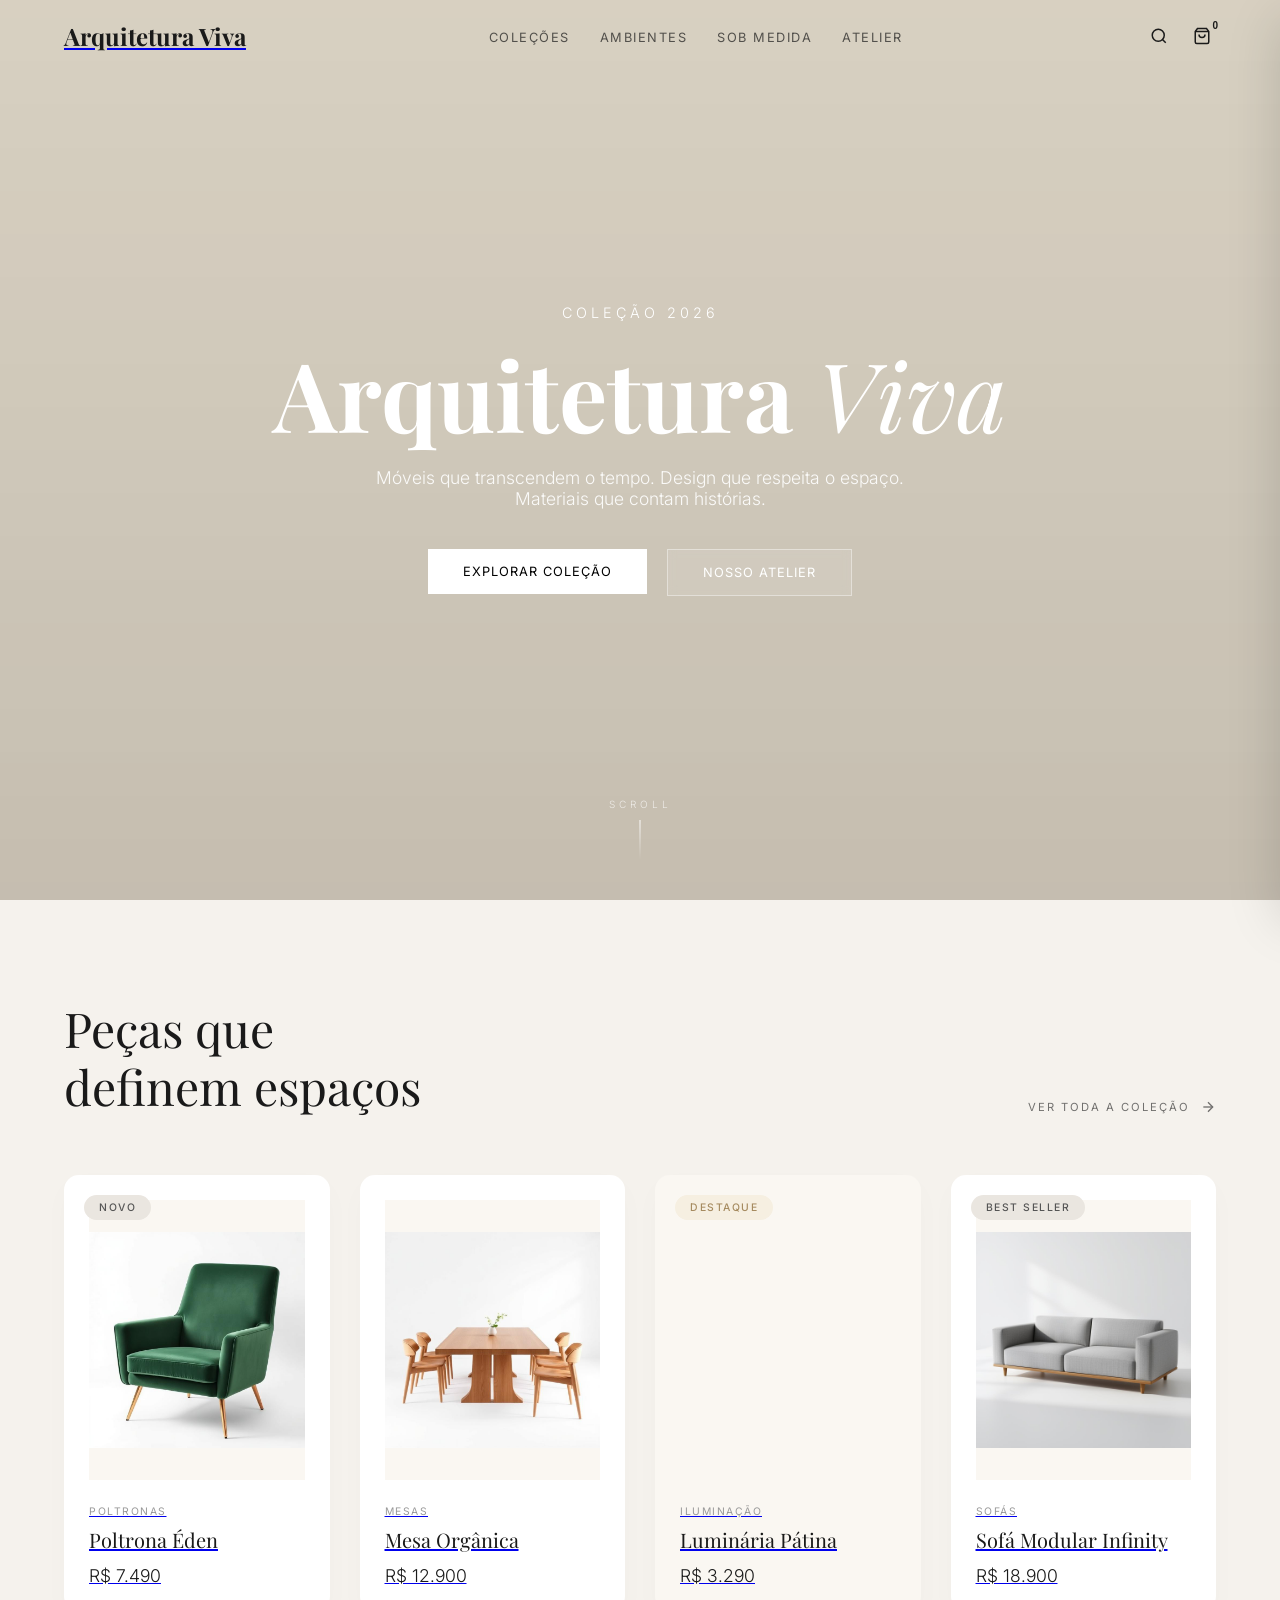
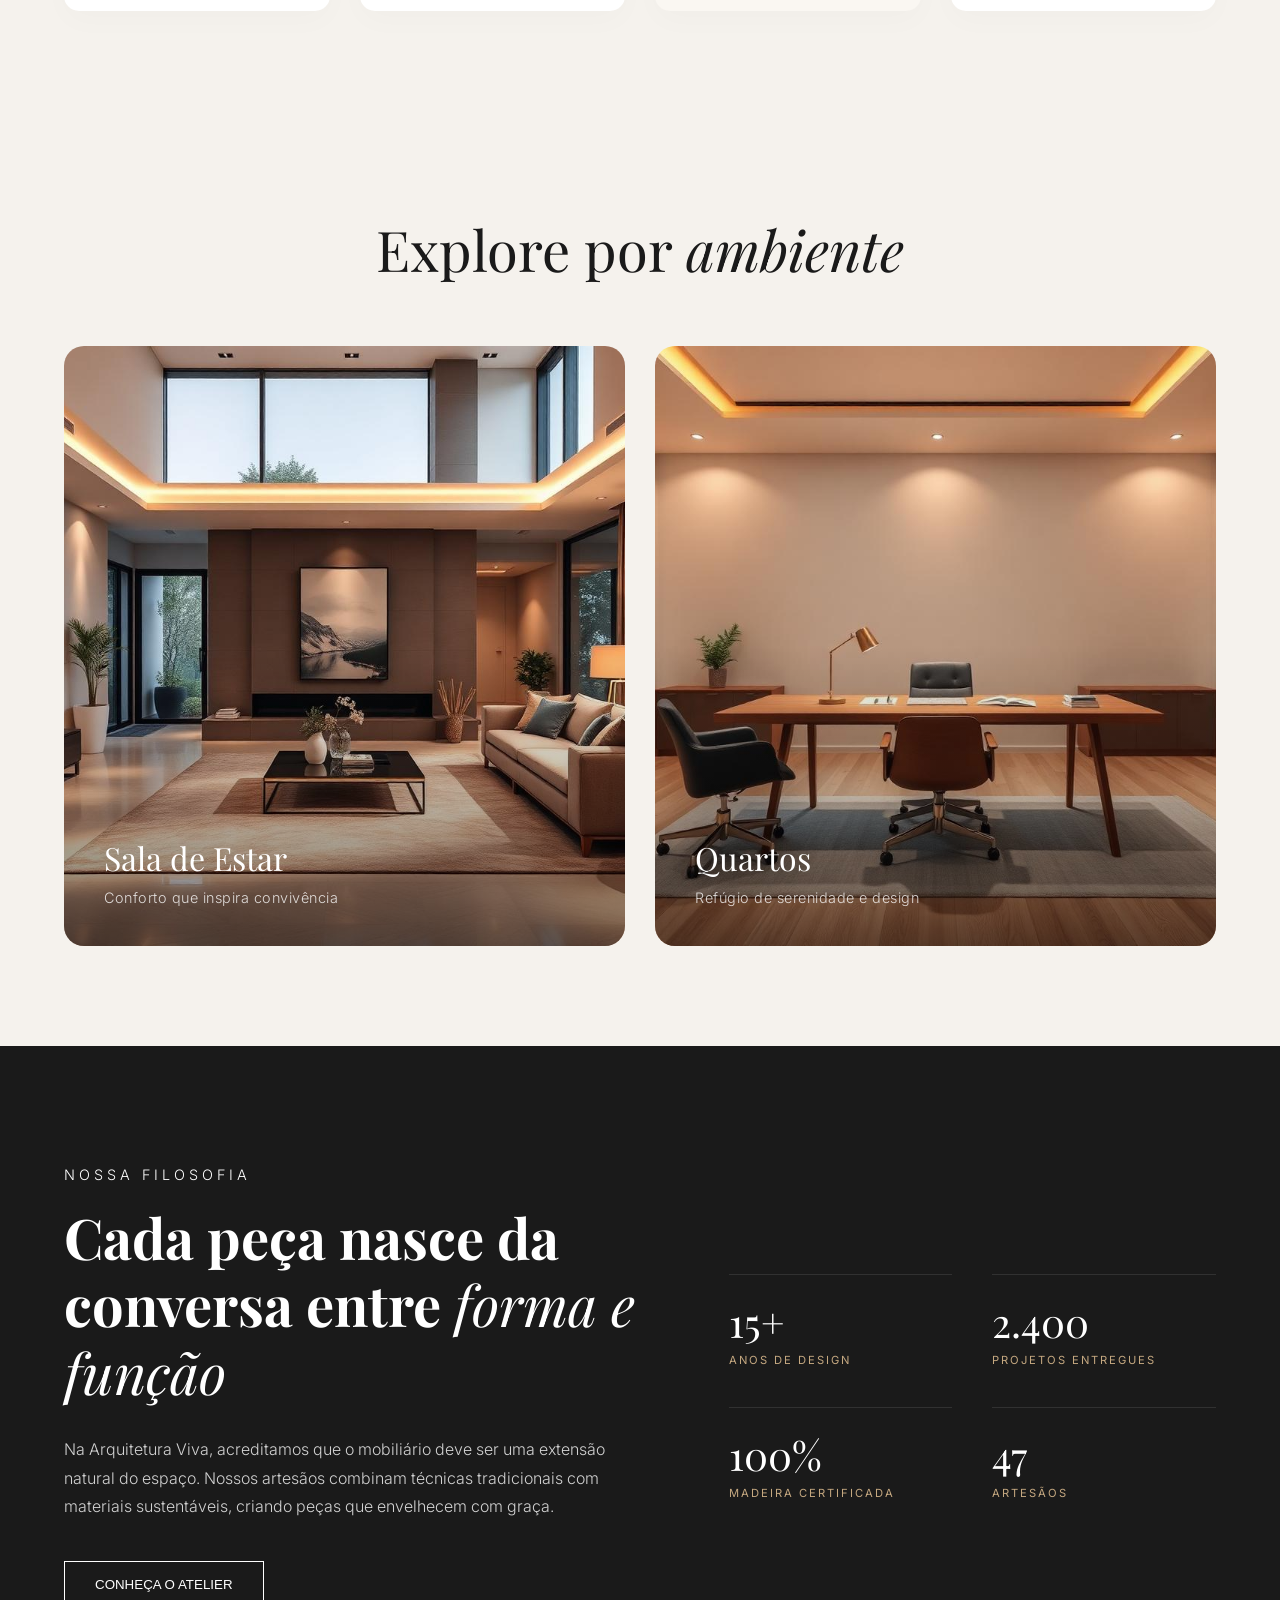
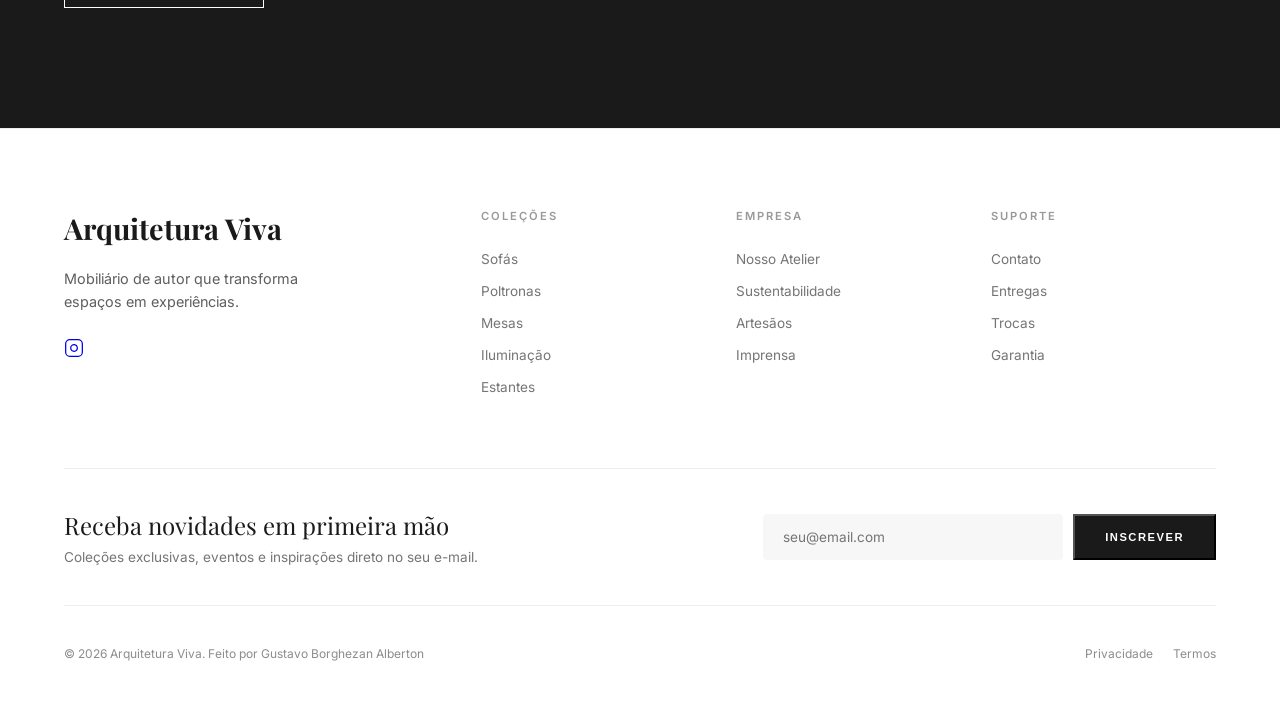
==== commit 018d4e89: "." ====
--- a/index.html
+++ b/index.html
@@ -62,7 +62,7 @@
                 <div class="product-card js-product-reveal">
                     <span class="product-badge">NOVO</span>
                     <div class="product-image">
-                        <img src="https://images.unsplash.com/photo-1592078615290-033ee584e267?auto=format&fit=crop&w=500&q=80" alt="Poltrona Éden">
+                        <img src="image/product-armchair.jpg" alt="Poltrona Éden">
                     </div>
                     <a href="item.html">
                         <div class="product-details">
@@ -75,7 +75,7 @@
 
                 <div class="product-card js-product-reveal">
                     <div class="product-image">
-                        <img src="https://images.unsplash.com/photo-1618220179428-22790b461013?auto=format&fit=crop&w=500&q=80" alt="Mesa Orgânica">
+                        <img src="image/product-table.jpg" alt="Mesa Orgânica">
                     </div>
                     <a href="item.html">
                         <div class="product-details">
@@ -89,7 +89,7 @@
                 <div class="product-card js-product-reveal highlight">
                     <span class="product-badge accent">DESTAQUE</span>
                     <div class="product-image">
-                        <img src="https://images.pexels.com/photos/1571470/pexels-photo-1571470.jpeg?auto=compress&cs=tinysrgb&w=500" alt="Luminária Pátina" loading="lazy" class="image-fade-in">
+                        <img src="image/product-lamp.jpg" alt="Luminária Pátina" loading="lazy" class="image-fade-in">
                     </div>
                     <a href="item.html">
                     <div class="product-details">
@@ -103,7 +103,7 @@
                 <div class="product-card js-product-reveal">
                     <span class="product-badge">BEST SELLER</span>
                     <div class="product-image">
-                        <img src="https://images.unsplash.com/photo-1567016432779-094069958ea5?auto=format&fit=crop&w=500&q=80" alt="Sofa Modular">
+                        <img src="image/sofa-hero.jpg" alt="Sofa Modular">
                     </div>
                     <a href="item.html">
                     <div class="product-details">
@@ -126,7 +126,7 @@
             <div class="environments-grid">
                 <div class="env-card">
                     <div class="env-image-wrapper">
-                        <img src="https://images.unsplash.com/photo-1600210492486-724fe5c67fb0?auto=format&fit=crop&w=800&q=80" alt="Sala de Estar">
+                        <img src="image/ambiente-living.jpg" alt="Sala de Estar">
                         <div class="env-overlay"></div>
                     </div>
                     <div class="env-content">
@@ -137,7 +137,7 @@
 
                 <div class="env-card">
                     <div class="env-image-wrapper">
-                        <img src="https://images.unsplash.com/photo-1616594039964-ae9021a400a0?auto=format&fit=crop&w=800&q=80" alt="Quartos">
+                        <img src="image/ambiente-office.jpg" alt="Quartos">
                         <div class="env-overlay"></div>
                     </div>
                     <div class="env-content">
--- a/css/cart.css
+++ b/css/cart.css
@@ -1,8 +1,3 @@
-/* ============================================
-   CART.CSS — Arquitetura Viva
-   Drawer de Carrinho e Checkout
-   ============================================ */
-
 :root {
     --bg-color: #f5f2ed;
     --bg-card: #ffffff;
@@ -15,7 +10,6 @@
     --transition-med: all 0.5s cubic-bezier(0.2, 1, 0.3, 1);
 }
 
-/* ---- CART DRAWER ---- */
 .cart-drawer {
     position: fixed;
     top: 0;
@@ -52,7 +46,6 @@
     pointer-events: all;
 }
 
-/* Header */
 .cart-header {
     padding: 30px;
     border-bottom: 1px solid var(--border);
@@ -80,7 +73,6 @@
 
 .btn-close-cart:hover { transform: rotate(90deg); opacity: 0.6; }
 
-/* Items List */
 .cart-items {
     flex: 1;
     overflow-y: auto;
@@ -150,7 +142,6 @@
 
 .btn-remove-item:hover { color: #e74c3c; }
 
-/* Footer */
 .cart-footer {
     padding: 30px;
     background: #fafafa;
@@ -183,7 +174,6 @@
 
 .btn-checkout:hover { background: var(--accent-dark); transform: translateY(-2px); }
 
-/* Empty State */
 .cart-empty {
     height: 100%;
     display: flex;
@@ -196,7 +186,6 @@
 
 .cart-empty svg { margin-bottom: 20px; opacity: 0.3; }
 
-/* ---- CHECKOUT PAGE ---- */
 .checkout-section { padding: 140px 0 100px; }
 
 .checkout-grid {
@@ -261,7 +250,6 @@
 .payment-method i { font-size: 1.2rem; margin-bottom: 8px; display: block; }
 .payment-method span { font-size: 0.7rem; font-weight: 600; letter-spacing: 1px; }
 
-/* Order Summary */
 .order-summary {
     background: white;
     padding: 40px;
@@ -314,7 +302,6 @@
 
 .btn-place-order:hover { background: var(--accent-dark); }
 
-/* ---- SUCCESS PAGE ---- */
 .success-section {
     height: 80vh;
     display: flex;
